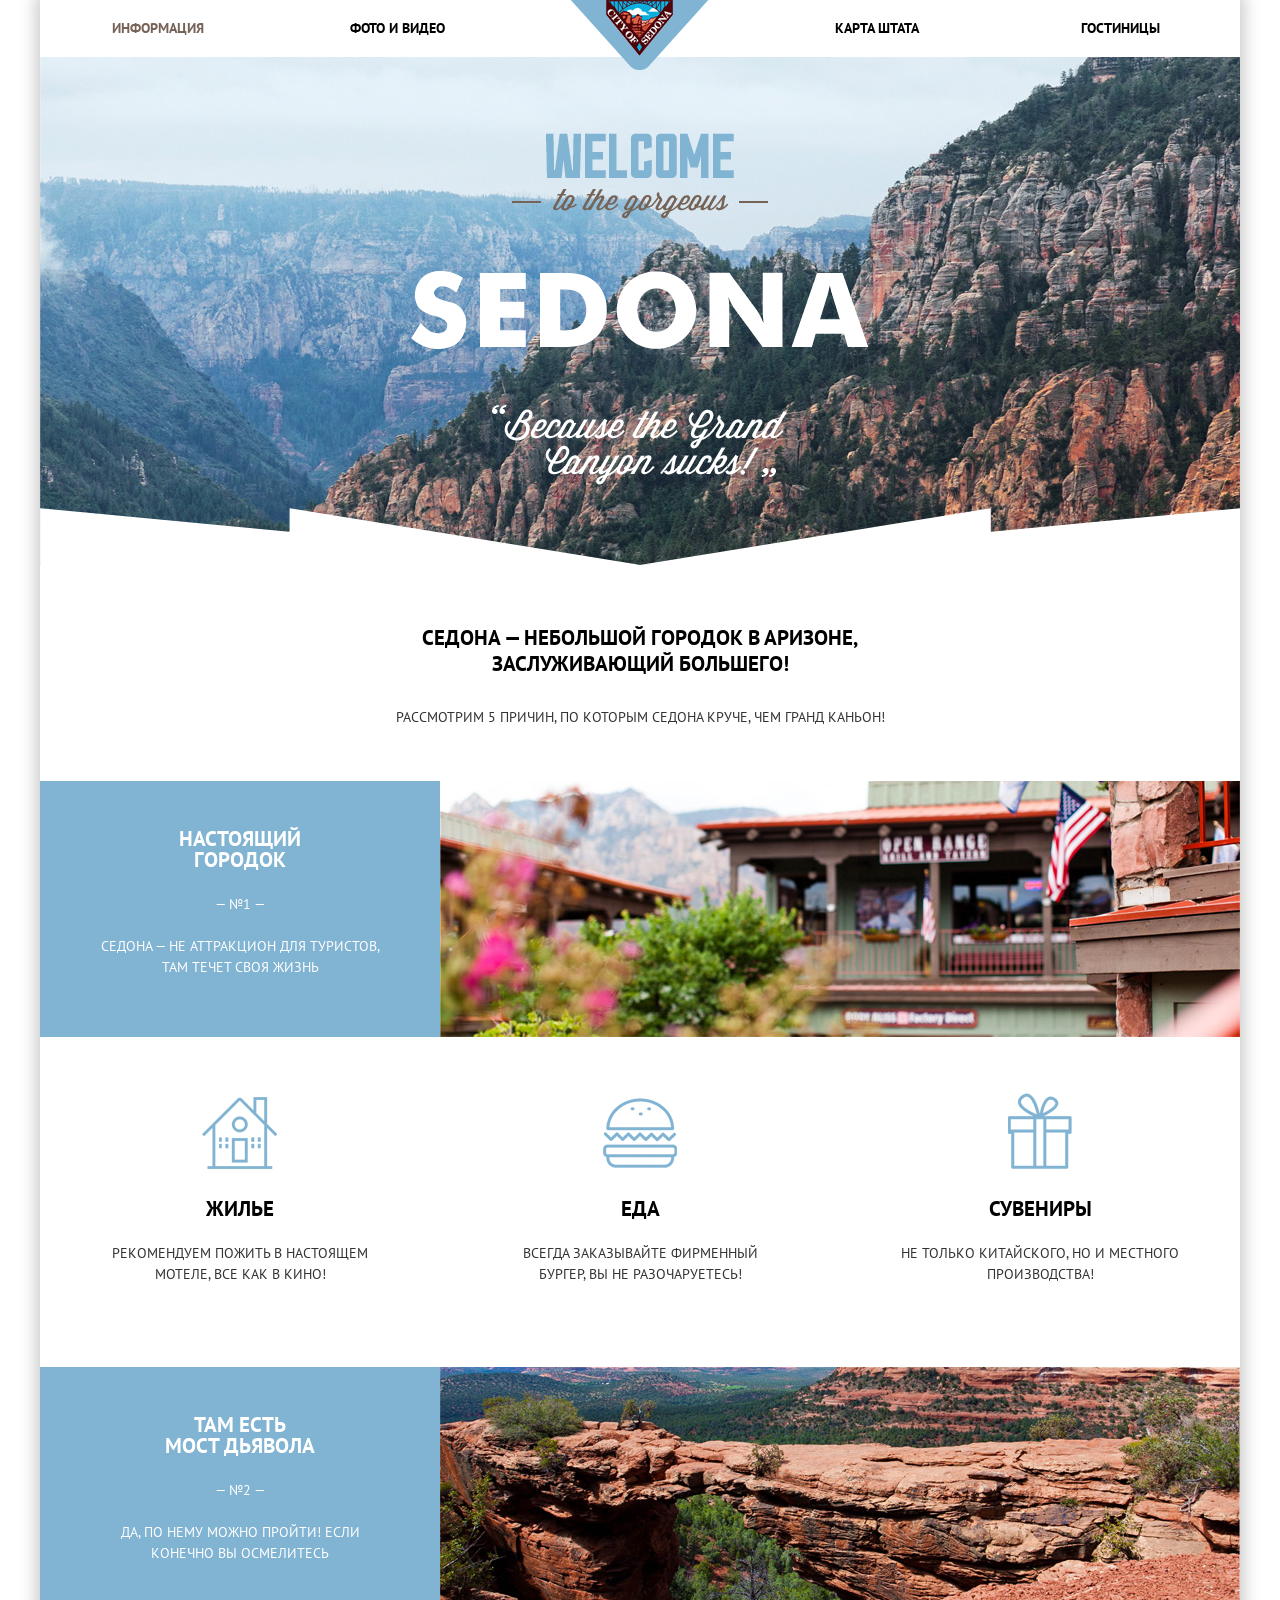
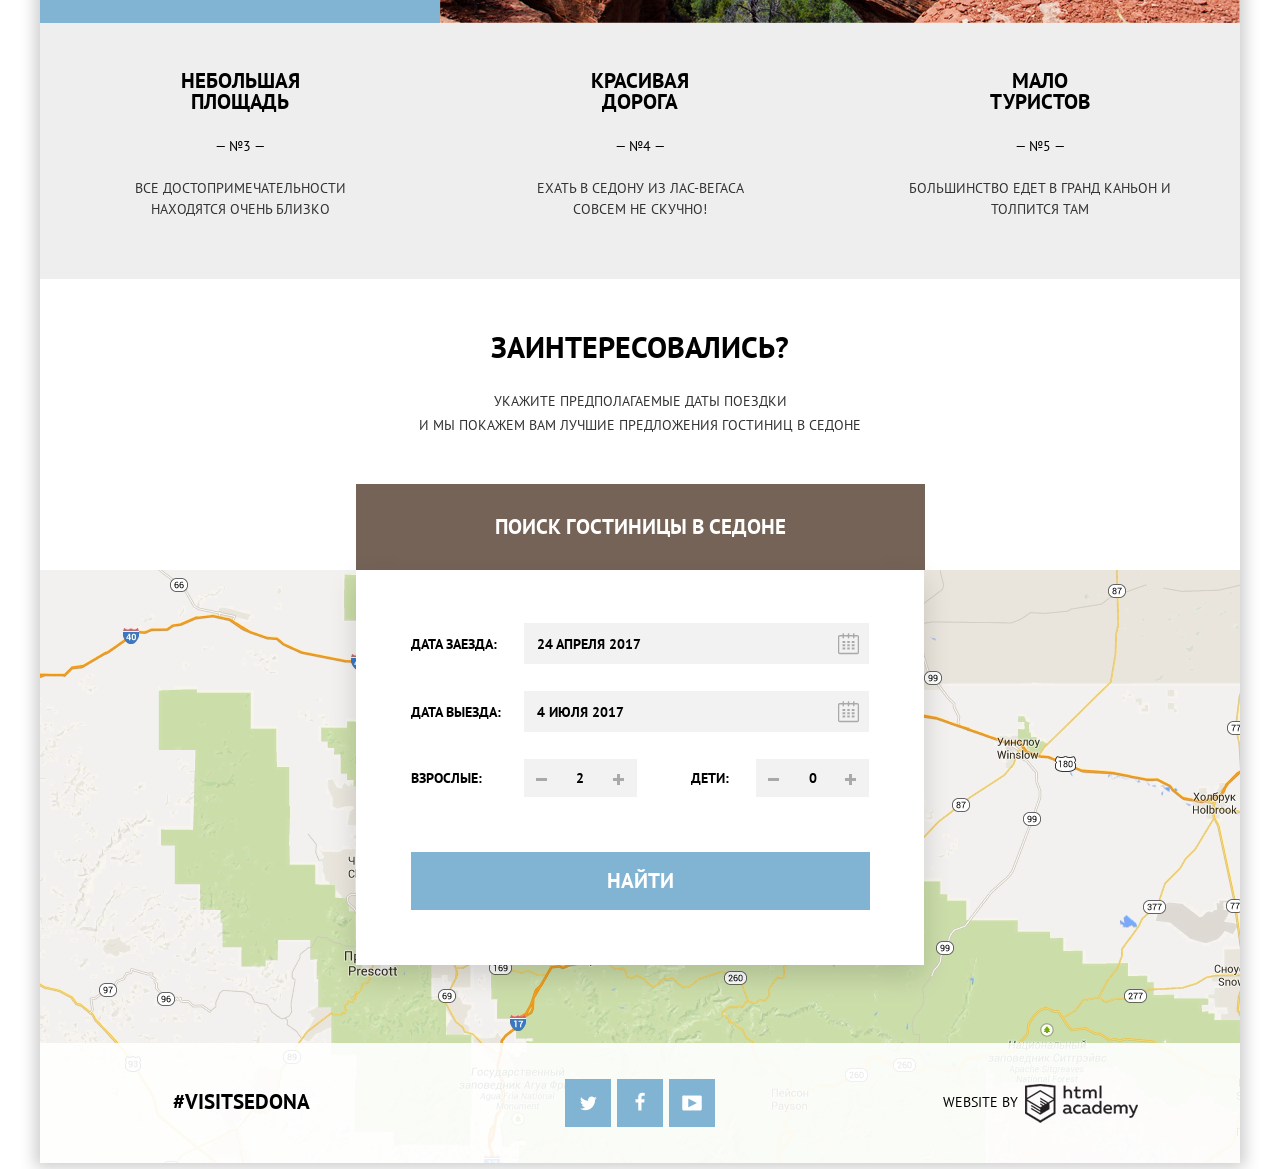
==== index.html @ e9c62a5e "initial commit" ====
<!DOCTYPE html>
<html lang="ru">
  <head>
    <meta charset="utf-8">
    <title>Sedona</title>
    <link rel="stylesheet" href="css/style.css">
    <link rel="stylesheet" href="css/normalize.css">
    <link href="https://fonts.googleapis.com/css?family=PT+Sans:400,700&amp;subset=cyrillic" rel="stylesheet">
  </head>
  <body>
    <div class="container">
      <header class="main-header">
        <h1 class="visually-hidden">Сайт Sedona</h1>
        <nav class="main-navigation">
          <ul class="list-navigation">
            <li class="list-navigation-item">
              <a class="list-navigation-link active" href="index.html">Информация</a>
            </li>
            <li class="list-navigation-item">
              <a class="list-navigation-link" href="media.html">Фото и видео</a>
            </li>
            <li class="list-navigation-item">
              <a class="list-navigation-link list-navigation-logo" href="#"><img src="img/nav-logo.png" width="138" height="70" alt="На главную страницу"></a>
            </li>
            <li class="list-navigation-item">
              <a class="list-navigation-link" href="map.html">Карта штата</a>
            </li>
            <li class="list-navigation-item">
              <a class="list-navigation-link" href="hotels.html">Гостиницы</a>
            </li>
          </ul>
        </nav>
        <section class="welcome-block">
          <h2 class="visually-hidden">Добро пожаловать в прекрасную седону!</h2>
          <img class="welcome-logo" src="img/welcome-logo.png" width="458" height="352" alt="">
        </section>
      </header>
      <main>
        <section class="info">
          <h2 class="info-title">Седона —  небольшой городок в Аризоне, заслуживающий большего!</h2>
          <p> Рассмотрим 5 причин, по которым Седона круче, чем Гранд Каньон!</p>
        </section>
        <section class="reasons-block">
          <h2 class="visually-hidden">Причина №1</h2>
          <div class="left-column">
            <p class="reasons-title">Настоящий городок</p>
            <span>— №1 —</span>
            <p>Седона — не аттракцион для туристов, там течет своя жизнь</p>
          </div>
          <div class="reasons-image">
            <img src="img/content-1.jpg" width="800" height="256" alt="">
          </div>
        </section>
        <section class="features">
          <h2 class="visually-hidden">Преимущества:</h2>
          <ul class="features-list">
            <li>
              <h3 class="features-title">Жилье</h3>
              <p>Рекомендуем пожить в настоящем мотеле, все как в кино!</p>
            </li>
            <li>
              <h3 class="features-title">Еда</h3>
              <p>Всегда заказывайте фирменный бургер, вы не разочаруетесь!</p>
            </li>
            <li>
              <h3 class="features-title">Сувениры</h3>
              <p>Не только китайского, но и местного производства!</p>
            </li>
          </ul>
        </section>
        <section class="reasons-block">
          <h2 class="visually-hidden">Причина №2</h2>
          <div class="left-column">
            <p class="reasons-title">Там есть<br> мост дьявола</p>
            <span>— №2 —</span>
            <p>Да, по нему можно пройти! Если конечно вы осмелитесь</p>
          </div> 
          <div class="reasons-image">
            <img src="img/content-2.jpg" width="800" height="256" alt="">
          </div>                   
        </section>
        <section class="reasons-block">
          <h2 class="visually-hidden">Остальные причины:</h2>
          <ul class="reasons-list">
            <li>
              <h3 class="reasons-title">Небольшая площадь</h3>
              <span>— №3 —</span>
              <p>Все достопримечательности находятся очень близко</p>
            </li>
            <li>
              <h3 class="reasons-title">Красивая дорога</h3>
              <span>— №4 —</span>
              <p>Ехать в Седону из Лас-Вегаса совсем не скучно!</p>
            </li>
            <li>
              <h3 class="reasons-title">Мало туристов</h3>
              <span>— №5 —</span>
              <p>Большинство едет в Гранд Каньон и толпится там</p>
            </li>
          </ul>
        </section>
        <section class="search">
          <h2 class="visually-hidden">Поиск гостиницы:</h2>
          <p class="search-title">Заинтересовались?</p>
          <p>Укажите предполагаемые даты поездки<br> и мы покажем вам лучшие предложения гостиниц в Седоне</p>
          <a class="btn-modal-show btn" href="">Поиск гостиницы в Седоне</a>
          <div class="modal-search">
            <form action="#" method="get">
              <label for="arrival">Дата заезда:<input type="text" id="arrival" name="arrival-date" value="24 апреля 2017"><a class="calendar" href="#"></a></label>              
              <label for="departure">Дата выезда:
              <input type="text" id="departure" name="departure-date" value="4 июля 2017"><a class="calendar" href="#"></a></label>
              <div class="amount-adults">                            
                <label class="adults" for="adults">Взрослые:</label>
                <a class="amount-minus"></a>
                <input type="text" id="adults" name="amount-of-adults" value="2">   
                <a class="amount-plus"></a>
              </div>
              <div class="amount-kids">                        
                <label class="kids" for="kids">Дети:</label>
                <a class="amount-minus"></a>      
                <input type="text"  name="amount-of-kids" id="kids" value="0">
                <a class="amount-plus"></a>
              </div>                        
              <button class="btn-search" type="submit">Найти</button>
            </form>
          </div>
        </section>
        <section class="map">
          <h2 class="visually-hidden">Карта Седоны</h2>
          <img src="img/map.png" width="1200" height="593" alt="Карта Седоны">
        </section>
      </main>
      <footer class="main-footer">
        <div class="footer-tag">
          <h2 class="visually-hidden">Перейти на главную страницу</h2>
          <a class="tag-ref" href="index.html">#visitsedona</a>
        </div>
        <div class="footer-social">
          <h2 class="visually-hidden">Вы найдёте наc в соцсетях:</h2>
          <a class="btn-social" href="#">twitter<span class="visually-hidden">,</span></a>
          <a class="btn-social" href="#">facebook<span class="visually-hidden">,</span></a>
          <a class="btn-social" href="#">youtube</a>
        </div>
        <div class="footer-copyright"><span>Website by</span><a class="btn-copyright" href="#"><span class="visually-hidden">HTML Academy</span></a>
        </div>
      </footer>
    </div>   
  </body>
</html>
---- css/style.css ----
body {
  min-width: 1280px;
  margin: 0;
  padding: 0;

  font-weight: 400;
  font-size: 14px;
  line-height: 21px;
  font-family: "PT Sans", "Arial", sans-serif;
  color: #000000;
}

a {
  transition: background 0.2s linear;
}

.visually-hidden {
  position: absolute;

  width: 1px;
  height: 1px;
  margin: -1px;
  padding: 0;
  overflow: hidden;

  border: 0;

  clip: rect(0, 0, 0, 0);
}

.container {
  position: relative;

  width: 1200px;
  margin: 0 auto;

  background-color: transparent;
  box-shadow: 0 0 15px 5px rgba(0, 1, 1, 0.2) ;
}

.main-navigation {
  padding: 15px 0 13px;

  background-color: #ffffff;
}

.main-navigation .list-navigation {
  position: relative;

  margin: 0;
  padding: 0;

  list-style: none;
  font-size: 0;
}

.list-navigation-item {
  display: inline-block;
  margin-right: 74px;
  margin-left: 72px;
}

.list-navigation-item:nth-child(3) {
  position: absolute;
  top: -15px;
  left: 459px;
  z-index: 2;

  width: 138px;
  height: 70px;
}

.list-navigation-item:nth-child(4) {
  margin-right: 90px;
  margin-left: 316px;
}

.list-navigation-link {
  font-weight: bold;
  font-size: 14px;
  line-height: 26px;
  color: #000000;
  text-transform: uppercase;
  text-decoration: none;
}

.list-navigation-link:hover {
  color: #81b3d2;
}

.list-navigation-link:active {
  color: rgba(0, 0, 0, 0.3);
}

.active {
  color: #766357;
}

.list-navigation-logo {
  font-size: 0;
}

.welcome-block {
  position: relative;

  width: 1200px;
  padding: 76px 0 80px 0;

  background-color: #426b8d;
  background-image: url("../img/sedona-1.jpg");
  background-repeat: no-repeat;
  background-position: 0 -56px;
}

.welcome-block::after {
  content: "";
  position: absolute;
  bottom: 0;

  width: 1200px;
  height: 57px;

  background-image: url("../img/triangle.png");
}

.welcome-logo {
  display: block;
  width: 458px;
  height: 352px;
  margin: 0 auto;
}

.info {
  padding: 60px 0 51px;
}

.info-title,
.info-title + p {
  width: 500px;
  margin: 0 auto;
  margin-bottom: 30px;

  text-align: center;
  text-transform: uppercase;
}

.info-title {
  margin-bottom: 27px;

  font-weight: bold;
  font-size: 21px;
  line-height: 26px;
}

.info-title + p {
  margin: 0 auto;

  font-size: 14px;
  line-height: 26px;
  color: #333333;
}

.reasons-block {
  display: flex;
  flex-direction: row;
}

.left-column {
  padding: 47px 49px;

  text-align: center;
  color: #ffffff;
  text-transform: uppercase;

  background-color: #81b3d2;
}

.left-column p {
  margin: 0;
  padding: 0;
}

.left-column .reasons-title {
  width: 151px;
  margin: 0 auto;
  margin-bottom: 24px;

  font-weight: bold;
  font-size: 21px;
  line-height: 21px;
  color: #ffffff;
}

.reasons-title + span {
  display: block;
  margin-bottom: 21px;
}

.reasons-image {
  width: 800px;
  height: 256px;

  background-color: #d1cdbd;
}

.reasons-block:nth-child(4) .reasons-image {
  order: 1;
}

.features {
  padding: 161px 0 82px;
}

.features-list,
.reasons-list {
  display: flex;
  flex-direction: row;
  justify-content: space-around;
  margin: 0;
  padding: 0;

  list-style: none;
}

.features-list li,
.reasons-list li {
  position: relative;

  text-align: center;
  text-transform: uppercase;
}

.features-list li::before {
  content: "";
  position: absolute;
  top: -105px;
  left: 103px;

  width: 80px;
  height: 80px;

  background-color: transparent;
  background-image: url("../img/spritesheet-2.png");
  background-repeat: no-repeat;
  background-position: -24px -147px;
}

.features-list li:nth-child(2)::before {
  background-position: -23px -268px;
}

.features-list li:nth-child(3)::before {
  background-position: -18px -25px;
}

.features-title,
.reasons-title {
  width: 150px;
  margin: 0 auto;
  margin-bottom: 24px;

  font-weight: bold;
  font-size: 21px;
  line-height: 21px;
  color: #000000;
}

.features p,
.reasons-list p {
  width: 285px;
  margin: 0 auto;
  padding: 0;

  font-size: 14px;
  line-height: 21px;
  color: #333333;
}

.reasons-list p {
  width: 262px;
}

.reasons-block:nth-of-type(5) {
  display: block;
  padding: 47px 0 59px;

  background-color: #eeeeee;
}

.search {
  position: relative;

  padding-top: 56px;

  text-align: center;
}

.search .search-title {
  margin: 0;
  margin-bottom: 30px;
  padding: 0;

  font-weight: bold;
  font-size: 30px;
  line-height: 24px;
  color: #000000;
  text-transform: uppercase;
}

.search p {
  margin: 0;
  margin-bottom: 47px;
  padding: 0;

  font-size: 14px;
  line-height: 24px;
  color: #333333;
  text-transform: uppercase;
}

.btn-modal-show {
  z-index: 5;

  display: inline-block;
  padding: 30px 139px;

  font-weight: bold;
  font-size: 21px;
  line-height: 26px;
  color: #ffffff;
  text-transform: uppercase;
  text-decoration: none;

  background-color: #766357;
}

.btn-modal-show:hover {
  background-color: #604e43;
}

.btn-modal-show:active {
  color: rgba(255, 255, 255, 0.3);

  background-color: #503e33;
}

.modal-search {
  position: absolute;
  top: 291px;
  left: 316px;
  z-index: 1;

  box-sizing: border-box;
  width: 568px;
  height: 395px;
  padding: 53px 55px 55px;

  font-size: 0;
  text-align: left;

  background-color: #ffffff;
  box-shadow: 0 11px 26px 0 rgba(0, 1, 1, 0.15);
}

.modal-search form {
  display: block;
}

.modal-search label,
.modal-search input {
  font-weight: bold;
  font-size: 14px;
  line-height: 26px;
  color: #000000;
  text-transform: uppercase;
}

.modal-search label {
  position: relative;

  display: flex;
  justify-content: space-between;
  align-items: center;
  margin-bottom: 27px;
}

.modal-search .calendar {
  position: absolute;
  right: 9px;
  bottom: 9px;

  width: 22px;
  height: 22px;

  background-color: transparent;
  background-image: url("../img/spritesheet-1.png");
  background-repeat: no-repeat;
  background-position: -15px -415px;
  opacity: 0.3;
}

.modal-search .calendar:hover {
  background-position: -15px -415px;
  opacity: 1;
}

.modal-search .calendar:active {
  background-position: -15px -467px;
  opacity: 1;
}

.modal-search input {
  box-sizing: border-box;
  width: 345px;
  padding: 8px 40px 7px 13px;

  font-family: "PT Sans", "Arial", sans-serif;

  background-color: #f2f2f2;
  border: none;
  outline: none;
}

.modal-search input:hover {
  background-color: #ebebeb;
}

.modal-search input:focus {
  padding: 6px 38px 5px 11px;

  background-color: white;
  border: 2px solid #e5e5e5;
}

.amount-adults,
.amount-kids {
  position: relative;

  display: inline-block;
}

.amount-adults label,
.amount-kids label {
  display: inline-block;
}

.amount-adults {
  width: 226px;
  margin-right: 54px;
}

.amount-kids {
  width: 178px;
}

.amount-adults input,
.amount-kids input {
  width: 38px;
  margin-left: 79px;
  padding: 6px 1px 6px 1px;

  text-align: center;

  outline: none;
}

.amount-adults input:focus,
.amount-kids input:focus {
  padding: 4px 1px 4px 1px;
}

.amount-kids input {
  margin-left: 65px;
}

.amount-minus,
.amount-plus {
  position: absolute;

  width: 38px;
  height: 38px;

  background-color: #f2f2f2;
}

.amount-minus {
  top: 0;
  right: 75px;
}

.amount-plus {
  top: 0;
  right: 0;
}

.amount-minus::before {
  content: "";
  position: absolute;
  top: 19px;
  left: 12px;

  width: 11px;
  height: 3px;

  background-color: #a9a9a9;
}

.amount-plus::before,
.amount-plus::after {
  content: "";
  position: absolute;
  top: 19px;
  left: 14px;

  width: 11px;
  height: 3px;

  background-color: #a9a9a9;
}

.amount-plus::after {
  transform: rotate(90deg);
}

.amount-minus:hover::before,
.amount-plus:hover::before,
.amount-plus:hover::after {
  background-color: #000000;
}

.amount-minus:active::before,
.amount-plus:active::before,
.amount-plus:active::after {
  background-color: #81b3d2;
}

.btn-search {
  margin-top: 34px;
  padding: 16px 196px 16px;

  font-weight: bold;
  font-size: 21px;
  line-height: 26px;
  font-family: "PT Sans", "Arial", sans-serif;
  color: #ffffff;
  text-transform: uppercase;

  background-color: #81b3d2;
  border: none;
  cursor: pointer;
}

.btn-search:hover {
  background-color: #669ec0;
}

.btn-search:active {
  color: rgba(255, 255, 255, 0.3);

  background-color: #5496bd;
}

.map {
  height: 593px;
}

.filter {
  padding: 27px 72px 32px;

  background-color: #426b8d;
  background-image: url("../img/sedona-2.jpg");
}

.filter form {
  display: flex;
  flex-direction: row;
  justify-content: space-between;
}

.filter ul,
.filter fieldset {
  margin: 0;
  padding: 0;

  list-style: none;

  border: none;
}

.form-title {
  margin-bottom: 26px;

  font-weight: bold;
  font-size: 16px;
  line-height: 21px;
  color: #ffffff;
  text-transform: uppercase;
}

.filter .infrastructure {
  width: 150px;
  margin-right: 105px;
}

.infrastructure label,
.accommodation label {
  font-size: 14px;
  line-height: 21px;
  color: #ffffff;
  text-transform: uppercase;
}

.filter li {
  margin-bottom: 24px;
  margin-left: 40px;
}

.filter li:last-child {
  margin-bottom: 0;
}

.filter input[type="checkbox"] {
  display: none;
}

.filter input[type="checkbox"] + label {
  position: relative;
}

.filter input[type="checkbox"] + label::before {
  content: "";
  position: absolute;
  top: -5px;
  left: -42px;

  width: 26px;
  height: 26px;

  background-color: transparent;
  background-image: url("../img/spritesheet-1.png");
  background-repeat: no-repeat;
  background-position: -14px -117px;
}

.filter input[type="checkbox"]:checked + label::before {
  background-position: -14px -221px;
}

.filter input[type="checkbox"]:checked:disabled + label::before {
  background-position: -14px -169px;
}

.filter input[type="checkbox"]:disabled + label::before {
  background-position: -14px -12px;
}


.accommodation {
  flex: 1;
}

.price {
  width: 318px;

  color: #ffffff;
  text-transform: uppercase;
}

.price .form-title {
  margin-bottom: 10px;
  margin-left: 5px;
}

.price-controls {
  position: relative;

  margin-bottom: 20px;
  padding-top: 5px;
  padding-bottom: 5px;

  font-size: 0;

  border: 2px solid #ffffff;
  border-radius: 2px;
}

.price-controls::after {
  content: "";
  position: absolute;
  top: 50%;
  left: 50%;

  width: 2px;
  height: 22px;

  background-color: #ffffff;
  transform: translate(-50%, -50%);
}

.price-controls label {
  display: inline-block;

  font-size: 14px;
  line-height: 21px;
  vertical-align: top;

  cursor: pointer;
}

.price-controls .min-price,
.price-controls .max-price {
  width: 82px;
  margin-left: 65px;
}

.price-controls input {
  width: 50px;
  margin: 0;

  font: inherit;
  color: inherit;

  background: transparent;
  border: none;
}

.range-controls {
  position: relative;

  margin-bottom: 32px;
}

.range-controls .scale {
  height: 2px;

  background: rgba(255, 255, 255, 0.3);
}

.range-controls .bar {
  width: 80%;
  height: 2px;

  background: #ffffff;
}

.toggle {
  position: absolute;
  top: -9px;

  width: 4px;
  height: 4px;

  background-color: #ababab;
  border: 8px solid #ffffff;
  border-radius: 50%;
  box-shadow: 0 2px 1px 0 rgba(0, 1, 1, 0.2);
  cursor: pointer;
}

.toggle:hover {
  background-color: #1c4f80;
}

.btn-filter {
  display: block;
  margin: 0 auto;
  padding: 6px 34px 5px;

  font-size: 14px;
  line-height: 21px;
  font-family: "PT Sans";
  color: #ffffff;
  text-transform: uppercase;

  background: transparent;
  border: 2px solid #ffffff;
  border-radius: 2px;
  cursor: pointer;
}

.btn-filter:hover {
  color: #000000;

  background-color: #ffffff;
}

.toggle-min {
  left: 0;
}

.toggle-max {
  left: 80%;
}

.catalog {
  padding: 0 72px;
}

.sort {
  display: flex;
  flex-flow: row nowrap;
  justify-content: flex-start;

  border-bottom: 2px solid #e5e5e5;
}

.sort p {
  margin: 0;
  padding: 0;
}

.sort .search-result {
  margin-right: 48px;
  padding: 30px 0 30px;

  font-weight: bold;
  font-size: 21px;
  line-height: 26px;
  color: #000000;
  text-transform: uppercase;
}

.sort .sort-title,
.sort .sort-list {
  align-self: center;
  margin-top: 5px;
  margin-right: 40px;

  font-size: 12px;
  line-height: 18px;
  color: #000000;
  text-transform: uppercase;
}

.sort .sort-list {
  display: flex;
  flex: 1;
  align-items: flex-start;
  margin-right: 0;
}

.sort-list li {
  position: relative;

  margin-right: 33px;

  background-color: gsreen;
}

.sort-list li:nth-child(3) {
  margin-right: auto;
}

.sort-list a {
  color: rgba(0, 0, 0, 0.3);
  text-decoration: none;

  border-bottom: 1px dotted #81b3d2;
}

.btn-sort:hover {
  color: #81b3d2;
}

.btn-sort:active {
  color: #000000;

  border-bottom: 0;
}

.sort-list .active {
  color: #81b3d2;

  border-bottom: none;
}

.sort-list .btn-arrow {
  position: absolute;
  top: 2px;
  left: 20px;

  width: 0;
  height: 0;

  font-size: 0;

  border-width: 9px 6px 0 6px;
  border-style: solid;
  border-color: #cccccc transparent transparent transparent ;
}

.sort-list .btn-arrow:hover {
  border-color: #000000 transparent transparent transparent ;
}

.sort-list .btn-arrow:active {
  border-color: #81b3d2 transparent transparent transparent;
}

.sort-list .btn-sort-up {
  top: 4px;
  left: 30px;

  transform: rotate(180deg);
}

.sort-list .active-arrow {
  border-color: #81b3d2 transparent transparent transparent ;
}


.catalog ul {
  margin: 0;
  padding: 0;

  list-style: none;
}

.item {
  display: flex;
  align-items: flex-start;

  border-bottom: 2px solid #e5e5e5;
}

.item-left-column {
  display: flex;
  flex-flow: row nowrap;
  justify-content: flex-start;
  width: 423px;
  height: 150px;
  margin-right: auto;
}

.item-img {
  width: 135px;
  height: 90px;
  margin: auto;
  margin-right: 30px;
}

.item-info {
  display: flex;
  flex-flow: row wrap;
  justify-content: space-between;
  align-self: flex-start;
  width: 258px;
  margin-top: 10px;

  text-transform: uppercase;
}
.item p {
  margin: 0;
  padding: 0;
}

.item-info .item-title {
  width: 258px;
  margin: 0;
  margin-top: 15px;
  margin-bottom: 7px;
  padding: 0;
}

.item-info .item-accom-type {
  margin-bottom: 13px;
}

.item-price {
  width: 142px;
}

.btn-item {
  display: inline-block;
  padding: 3px 17px 3px;

  font-size: 14px;
  color: #ffffff;
  text-transform: uppercase;
  text-decoration: none;

  background-color: #81b3d2;
}

.reserve {
  margin-left: 5px;

  background-color: #766357;
}

.about:hover {
  background-color: #669ec0;
}

.about:active {
  color: rgba(255, 255, 255, 0.3);

  background-color: #5496bd;
}

.reserve:hover {
  background-color: #604e43;
}

.reserve:active {
  color: rgba(255, 255, 255, 0.3);

  background-color: #503e33;
}

.item-title a {
  font-weight: bold;
  font-size: 21px;
  line-height: 26px;
  color: #000000;
  text-transform: uppercase;
  text-decoration: none;
}

.item .stars {
  width: 110px;
  height: 17px;
  margin-top: 25px;
  margin-bottom: 49px;
  margin-left: 5px;

  text-align: right;
}

.star {
  margin-right: 2px;

  font-size: 23px;
  color: #81b3d2;
}

.item .item-rating {
  margin-top: 0;
  padding: 3px 17px 2px;

  color: #666666;
  text-transform: uppercase;

  background-color: #f2f2f2;
}

.main-footer {
  position: absolute;
  bottom: 0;
  left: 0;

  display: flex;
  box-sizing: border-box;
  width: 100%;
  padding: 36px 0 36px 133px;

  background-color: rgba(255, 255, 255, 0.9);
}

.hotels-footer {
  position: relative;

  background-color: #ffffff;
}

.main-footer .tag-ref {
  display: block;
  margin-top: 10px;
  margin-right: 255px;

  font-weight: bold;
  font-size: 21px;
  line-height: 26px;
  color: #000000;
  text-transform: uppercase;
  text-decoration: none;
}

.main-footer .footer-social {
  width: 150px;
  margin-right: 228px;

  font-size: 0;
}

.main-footer .btn-social {
  display: inline-block;
  width: 46px;
  height: 48px;
  margin-right: 6px;

  font-size: 0;
  vertical-align: top;

  background-color: #81b3d2;
  background-image: url("../img/spritesheet-1.png");
  background-repeat: no-repeat;
  background-position: 0 -307px;
}

.btn-social:nth-of-type(2) {
  background-position: 3px -262px;
}

.btn-social:nth-of-type(3) {
  background-position: -2px -353px;
}

.btn-social:hover {
  background-color: #669ec0;
}

.btn-social:active {
  background-color: #5496bd;
}

.btn-social:last-of-type {
  margin-right: 0;
}

.footer-copyright {
  position: relative;

  margin-top: 10px;

  font-size: 14px;
  line-height: 26px;
  text-transform: uppercase;
}

.btn-copyright {
  position: absolute;
  top: -5px;
  left: 82px;

  width: 113px;
  height: 39px;

  background-color: transparent;
  background-image: url("../img/spritesheet-3.png");
  background-repeat: no-repeat;
  background-position: -25px -25px;
}

.btn-copyright:hover {
  background-position: -25px -203px;
}

.btn-copyright:active {
  background-position: -25px -114px;
}
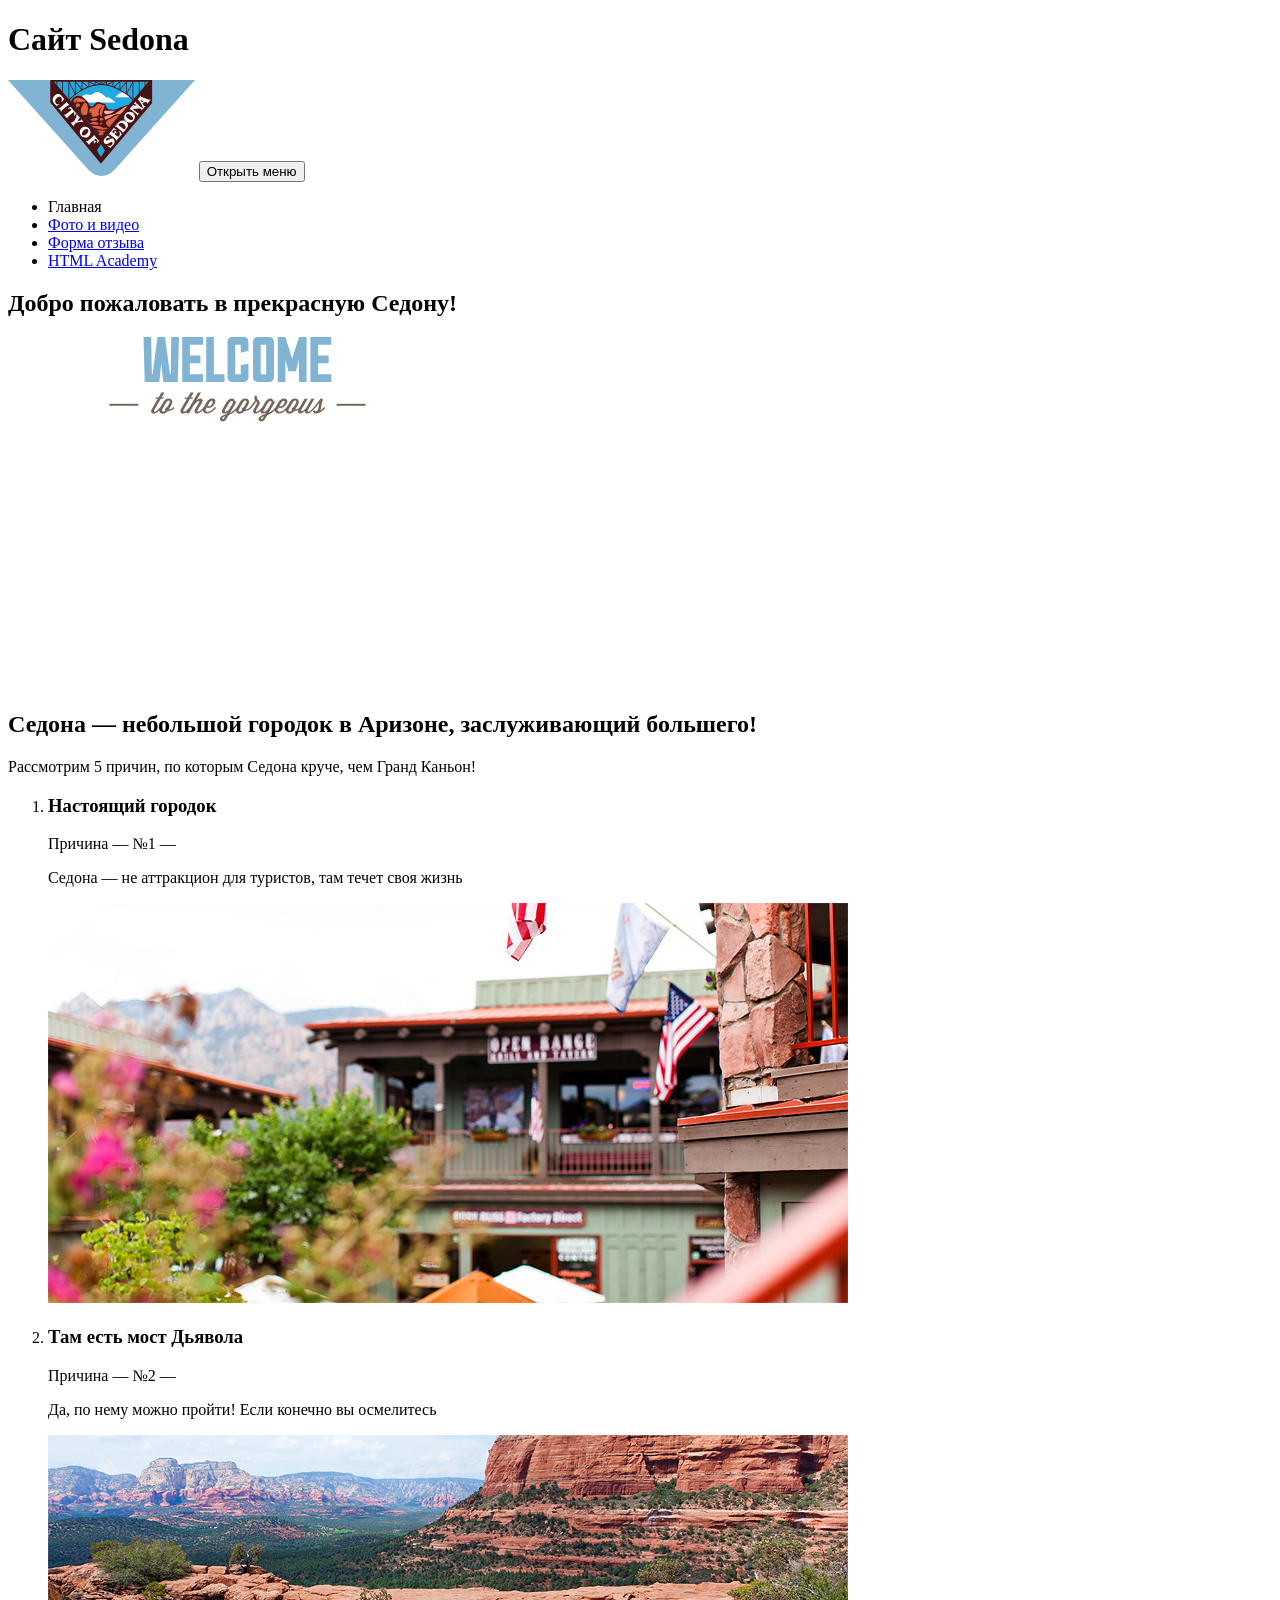
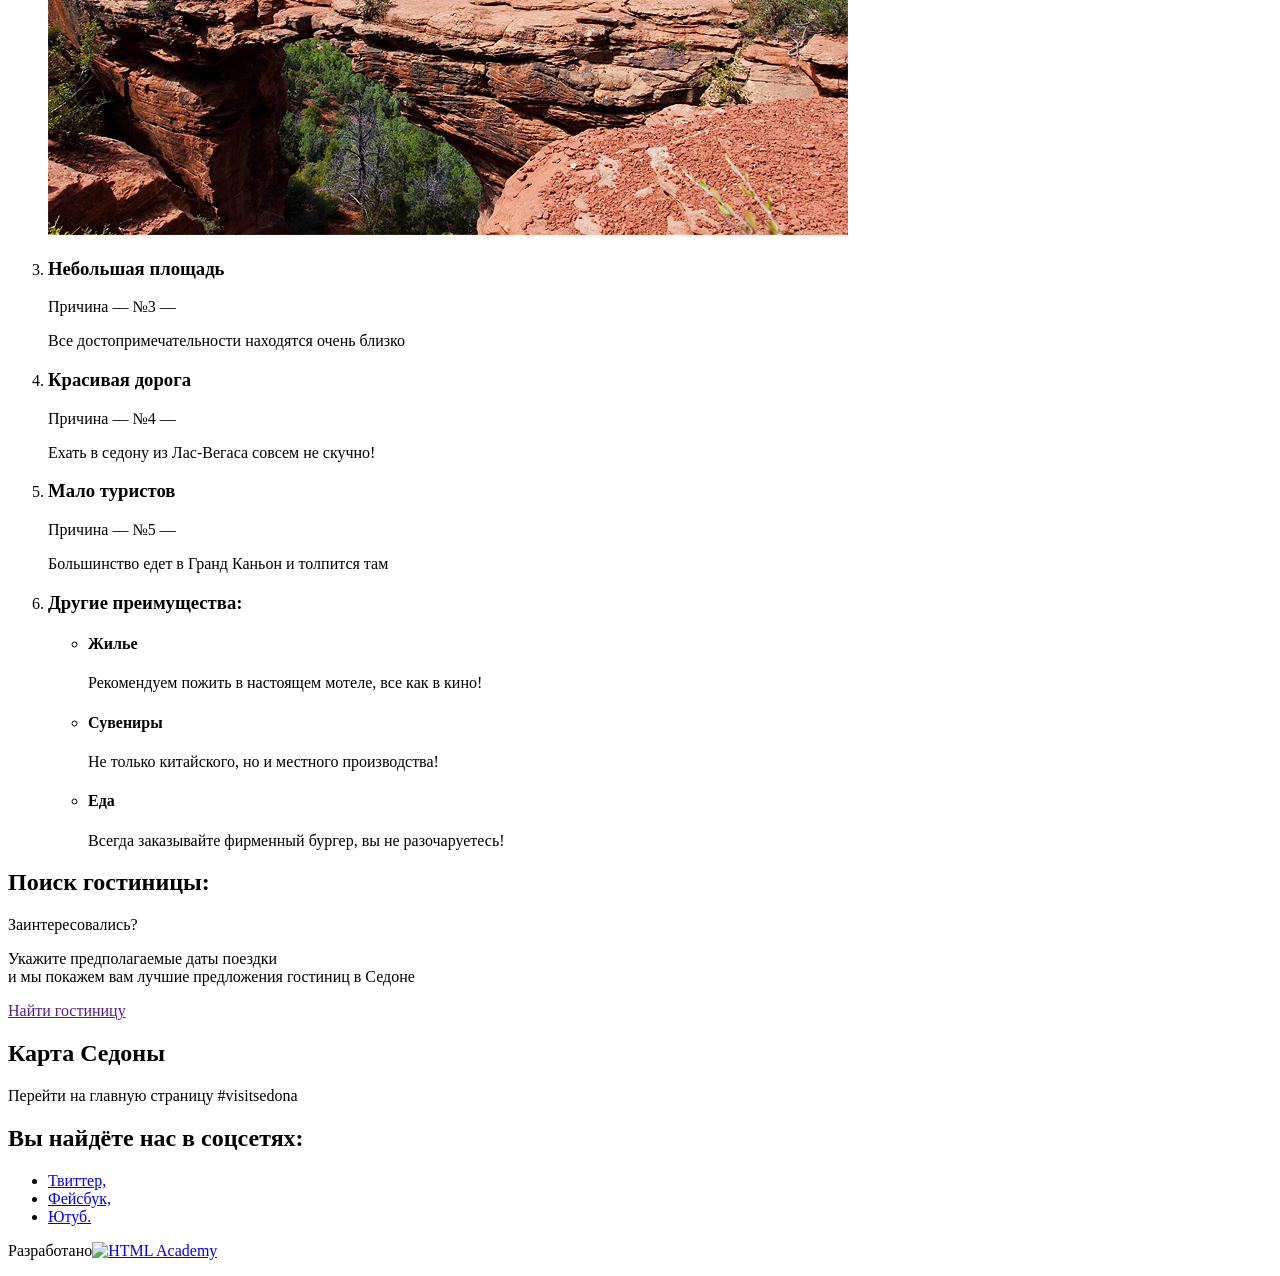
==== commit 3305e610: "Добавлена разметка index.html" ====
--- a/index.html
+++ b/index.html
@@ -2,148 +2,160 @@
 <html lang="ru">
   <head>
     <meta charset="utf-8">
+    <meta name="viewport" content="width=device-width, initial-scale=1">
     <title>Sedona</title>
-    <link rel="stylesheet" href="css/style.css">
-    <link rel="stylesheet" href="css/normalize.css">
-    <link href="https://fonts.googleapis.com/css?family=PT+Sans:400,700&amp;subset=cyrillic" rel="stylesheet">
+    <link rel="stylesheet" href="css/normalize.min.css">
+    <link rel="stylesheet" href="css/style.min.css">
   </head>
   <body>
-    <div class="container">
-      <header class="main-header">
+
+    <div class="page-wrapper">
+      <header class="page-header">
         <h1 class="visually-hidden">Сайт Sedona</h1>
-        <nav class="main-navigation">
-          <ul class="list-navigation">
-            <li class="list-navigation-item">
-              <a class="list-navigation-link active" href="index.html">Информация</a>
+        <nav class="main-nav  main-nav--closed  main-nav--nojs">
+
+            <a class="main-nav__logo  logo">
+              <picture>
+                <source media="(min-width: 1200px)" srcset="img/logo-sedona-desktop.svg">
+                <source media="(min-width: 768px)" srcset="img/logo-sedona-tablet.svg">
+                <img src="img/logo-sedona-mobile.svg" alt="Седона">
+              </picture>
+            </a>
+            <button class="main-nav__toggle"><span class="visually-hidden">Открыть меню</span></button>
+          <ul class="main-nav__list">
+            <li class="main-nav__item  main-nav__item--active">
+              <a class="main-nav__link">Главная</a>
             </li>
-            <li class="list-navigation-item">
-              <a class="list-navigation-link" href="media.html">Фото и видео</a>
+            <li class="main-nav__item">
+              <a class="main-nav__link" href="photo.html">Фото и видео</a>
             </li>
-            <li class="list-navigation-item">
-              <a class="list-navigation-link list-navigation-logo" href="#"><img src="img/nav-logo.png" width="138" height="70" alt="На главную страницу"></a>
+            <li class="main-nav__item">
+              <a class="main-nav__link" href="form.html">Форма отзыва</a>
             </li>
-            <li class="list-navigation-item">
-              <a class="list-navigation-link" href="map.html">Карта штата</a>
-            </li>
-            <li class="list-navigation-item">
-              <a class="list-navigation-link" href="hotels.html">Гостиницы</a>
+            <li class="main-nav__item">
+              <a class="main-nav__link" href="#">HTML Academy</a>
             </li>
           </ul>
         </nav>
-        <section class="welcome-block">
-          <h2 class="visually-hidden">Добро пожаловать в прекрасную седону!</h2>
-          <img class="welcome-logo" src="img/welcome-logo.png" width="458" height="352" alt="">
-        </section>
       </header>
-      <main>
-        <section class="info">
-          <h2 class="info-title">Седона —  небольшой городок в Аризоне, заслуживающий большего!</h2>
-          <p> Рассмотрим 5 причин, по которым Седона круче, чем Гранд Каньон!</p>
-        </section>
-        <section class="reasons-block">
-          <h2 class="visually-hidden">Причина №1</h2>
-          <div class="left-column">
-            <p class="reasons-title">Настоящий городок</p>
-            <span>— №1 —</span>
-            <p>Седона — не аттракцион для туристов, там течет своя жизнь</p>
-          </div>
-          <div class="reasons-image">
-            <img src="img/content-1.jpg" width="800" height="256" alt="">
-          </div>
-        </section>
-        <section class="features">
-          <h2 class="visually-hidden">Преимущества:</h2>
-          <ul class="features-list">
-            <li>
-              <h3 class="features-title">Жилье</h3>
-              <p>Рекомендуем пожить в настоящем мотеле, все как в кино!</p>
-            </li>
-            <li>
-              <h3 class="features-title">Еда</h3>
-              <p>Всегда заказывайте фирменный бургер, вы не разочаруетесь!</p>
-            </li>
-            <li>
-              <h3 class="features-title">Сувениры</h3>
-              <p>Не только китайского, но и местного производства!</p>
-            </li>
+      <section class="promo">
+        <h2 class="visually-hidden">Добро пожаловать в прекрасную Седону!</h2>
+        <img class="promo__img" src="img/text-sedona-index.svg" alt="Седона">
+      </section>
+      <section class="advantages">
+        <h2 class="advantages__title">Седона —  небольшой городок в Аризоне, заслуживающий большего!</h2>
+        <p class="advantages__intro"> Рассмотрим 5 причин, по которым Седона круче, чем Гранд Каньон!</p>
+        <ol class="advantages__list">
+          <li class="advantages__item  advantages__item--bluebg">
+            <div class="advantages__item-inner">
+              <h3 class="advantages__item-title">Настоящий городок</h3>
+              <p class="advantages__item-subtitle"><span class="visually-hidden">Причина</span> — №1 —</p>
+              <p class="advantages__item-descr">Седона — не аттракцион для туристов, там течет своя жизнь</p>
+            </div>
+            <div class="advantages__pic-wrapper">
+              <picture>
+                <source media="(min-width: 1200px)" srcset="img/photo-city@1x.jpg 1x, img/photo-city@2x.jpg 2x">
+               <source media="(min-width: 768px)" srcset="img/photo-city-tablet@1x.jpg 1x, img/photo-city-tablet@2x.jpg 2x">
+                <img src="img/photo-city-mobile@1x.jpg" srcset="img/photo-city-mobile@2x.jpg 2x" alt="Настоящий городок">
+              </picture>
+            </div>
+          </li>
+          <li class="advantages__item  advantages__item--bluebg">
+            <div class="advantages__item-inner">
+              <h3 class="advantages__item-title">Там есть мост Дьявола</h3>
+              <p class="advantages__item-subtitle"><span class="visually-hidden">Причина</span> — №2 —</p>
+              <p class="advantages__item-descr">Да, по нему можно пройти! Если конечно вы осмелитесь</p>
+            </div>
+            <div class="advantages__pic-wrapper">
+              <picture>
+                <source media="(min-width: 1200px)" srcset="img/photo-bridge@1x.jpg 1x, img/photo-bridge@2x.jpg 2x">
+               <source media="(min-width: 768px)" srcset="img/photo-bridge-tablet@1x.jpg 1x, img/photo-bridge-tablet@2x.jpg 2x">
+                <img src="img/photo-bridge-mobile@1x.jpg" srcset="img/photo-bridge-mobile@2x.jpg 2x" alt="Мост Дьявола">
+              </picture>
+            </div>
+          </li>
+          <li class="advantages__item">
+            <div class="advantages__item-inner">
+              <h3 class="advantages__item-title">Небольшая площадь</h3>
+              <p class="advantages__item-subtitle"><span class="visually-hidden">Причина</span> — №3 —</p>
+              <p class="advantages__item-descr">Все достопримечательности находятся очень близко</p>
+            </div>
+          </li>
+          <li class="advantages__item">
+            <div class="advantages__item-inner">
+              <h3 class="advantages__item-title">Красивая дорога</h3>
+              <p class="advantages__item-subtitle"><span class="visually-hidden">Причина</span> — №4 —</p>
+              <p class="advantages__item-descr">Ехать в седону из Лас-Вегаса совсем не скучно!</p>
+            </div>
+          </li>
+          <li class="advantages__item">
+            <div class="advantages__item-inner">
+              <h3 class="advantages__item-title">Мало туристов</h3>
+              <p class="advantages__item-subtitle"><span class="visually-hidden">Причина</span> — №5 —</p>
+              <p class="advantages__item-descr">Большинство едет в Гранд Каньон и толпится там</p>
+            </div>
+          </li>
+          <li class="advantages__item  features">
+            <h3 class="visually-hidden">Другие преимущества:</h3>
+            <ul class="features__list">
+              <li class="features__item  features__item--housing">
+                <h4 class="features__title">Жилье</h4>
+                <p class="features__descr">Рекомендуем пожить в настоящем мотеле, все как в кино!</p>
+              </li>
+              <li class="features__item  features__item--souvenirs">
+                <h4 class="features__title">Сувениры</h4>
+                <p class="features__descr">Не только китайского, но и местного производства!</p>
+              </li>
+              <li class="features__item  features__item--food">
+                <h4 class="features__title">Еда</h4>
+                <p class="features__descr">Всегда заказывайте фирменный бургер, вы не разочаруетесь!</p>
+              </li>
+            </ul>
+          </li>
+        </ol>
+      </section>
+      <section class="search">
+        <h2 class="visually-hidden">Поиск гостиницы:</h2>
+        <p class="search__title">Заинтересовались?</p>
+        <p>Укажите предполагаемые даты поездки<br> и мы покажем вам лучшие предложения гостиниц в Седоне</p>
+        <a class="btn" href="">Найти гостиницу</a>
+      </section>
+      <section class="map">
+        <h2 class="visually-hidden">Карта Седоны</h2>
+      </section>
+      <footer class="page-footer">
+        <p class="page-footer__tag">
+          <span class="visually-hidden">Перейти на главную страницу</span>
+          <a class="page-footer__tag-link">#visitsedona</a>
+        </p>
+        <div class="page-footer__socials">
+          <h2 class="visually-hidden">Вы найдёте наc в соцсетях:</h2>
+          <ul class="socials-list">
+            <li class="socials-list__item"><a class="social-btn  socials-btn--twitter" href="#"><span class="visually-hidden">Твиттер,</span></a></li>
+            <li class="socials-list__item"><a class="social-btn  socials-btn--facebook" href="#"><span class="visually-hidden">Фейсбук,</span></a></li>
+            <li class="socials-list__item"><a class="social-btn  socials-btn--youtube" href="#"><span class="visually-hidden">Ютуб.</span></a></li>
           </ul>
-        </section>
-        <section class="reasons-block">
-          <h2 class="visually-hidden">Причина №2</h2>
-          <div class="left-column">
-            <p class="reasons-title">Там есть<br> мост дьявола</p>
-            <span>— №2 —</span>
-            <p>Да, по нему можно пройти! Если конечно вы осмелитесь</p>
-          </div> 
-          <div class="reasons-image">
-            <img src="img/content-2.jpg" width="800" height="256" alt="">
-          </div>                   
-        </section>
-        <section class="reasons-block">
-          <h2 class="visually-hidden">Остальные причины:</h2>
-          <ul class="reasons-list">
-            <li>
-              <h3 class="reasons-title">Небольшая площадь</h3>
-              <span>— №3 —</span>
-              <p>Все достопримечательности находятся очень близко</p>
-            </li>
-            <li>
-              <h3 class="reasons-title">Красивая дорога</h3>
-              <span>— №4 —</span>
-              <p>Ехать в Седону из Лас-Вегаса совсем не скучно!</p>
-            </li>
-            <li>
-              <h3 class="reasons-title">Мало туристов</h3>
-              <span>— №5 —</span>
-              <p>Большинство едет в Гранд Каньон и толпится там</p>
-            </li>
-          </ul>
-        </section>
-        <section class="search">
-          <h2 class="visually-hidden">Поиск гостиницы:</h2>
-          <p class="search-title">Заинтересовались?</p>
-          <p>Укажите предполагаемые даты поездки<br> и мы покажем вам лучшие предложения гостиниц в Седоне</p>
-          <a class="btn-modal-show btn" href="">Поиск гостиницы в Седоне</a>
-          <div class="modal-search">
-            <form action="#" method="get">
-              <label for="arrival">Дата заезда:<input type="text" id="arrival" name="arrival-date" value="24 апреля 2017"><a class="calendar" href="#"></a></label>              
-              <label for="departure">Дата выезда:
-              <input type="text" id="departure" name="departure-date" value="4 июля 2017"><a class="calendar" href="#"></a></label>
-              <div class="amount-adults">                            
-                <label class="adults" for="adults">Взрослые:</label>
-                <a class="amount-minus"></a>
-                <input type="text" id="adults" name="amount-of-adults" value="2">   
-                <a class="amount-plus"></a>
-              </div>
-              <div class="amount-kids">                        
-                <label class="kids" for="kids">Дети:</label>
-                <a class="amount-minus"></a>      
-                <input type="text"  name="amount-of-kids" id="kids" value="0">
-                <a class="amount-plus"></a>
-              </div>                        
-              <button class="btn-search" type="submit">Найти</button>
-            </form>
-          </div>
-        </section>
-        <section class="map">
-          <h2 class="visually-hidden">Карта Седоны</h2>
-          <img src="img/map.png" width="1200" height="593" alt="Карта Седоны">
-        </section>
-      </main>
-      <footer class="main-footer">
-        <div class="footer-tag">
-          <h2 class="visually-hidden">Перейти на главную страницу</h2>
-          <a class="tag-ref" href="index.html">#visitsedona</a>
         </div>
-        <div class="footer-social">
-          <h2 class="visually-hidden">Вы найдёте наc в соцсетях:</h2>
-          <a class="btn-social" href="#">twitter<span class="visually-hidden">,</span></a>
-          <a class="btn-social" href="#">facebook<span class="visually-hidden">,</span></a>
-          <a class="btn-social" href="#">youtube</a>
-        </div>
-        <div class="footer-copyright"><span>Website by</span><a class="btn-copyright" href="#"><span class="visually-hidden">HTML Academy</span></a>
-        </div>
+        <p class="page-footer__copyright">
+          <span>Разработано</span><a class="page-footer__copyright-link" href="#"><img src="" alt="HTML Academy"></a>
+        </p>
       </footer>
-    </div>   
+    </div>
+    <script>
+      var navMain = document.querySelector('.main-nav');
+      var navToggle = document.querySelector('.main-nav__toggle');
+
+      navMain.classList.remove('main-nav--nojs');
+
+      navToggle.addEventListener('click', function() {
+        if (navMain.classList.contains('main-nav--closed')) {
+          navMain.classList.remove('main-nav--closed');
+          navMain.classList.add('main-nav--opened');
+        } else {
+          navMain.classList.add('main-nav--closed');
+          navMain.classList.remove('main-nav--opened');
+        }
+      });
+    </script>
   </body>
-</html>+</html>
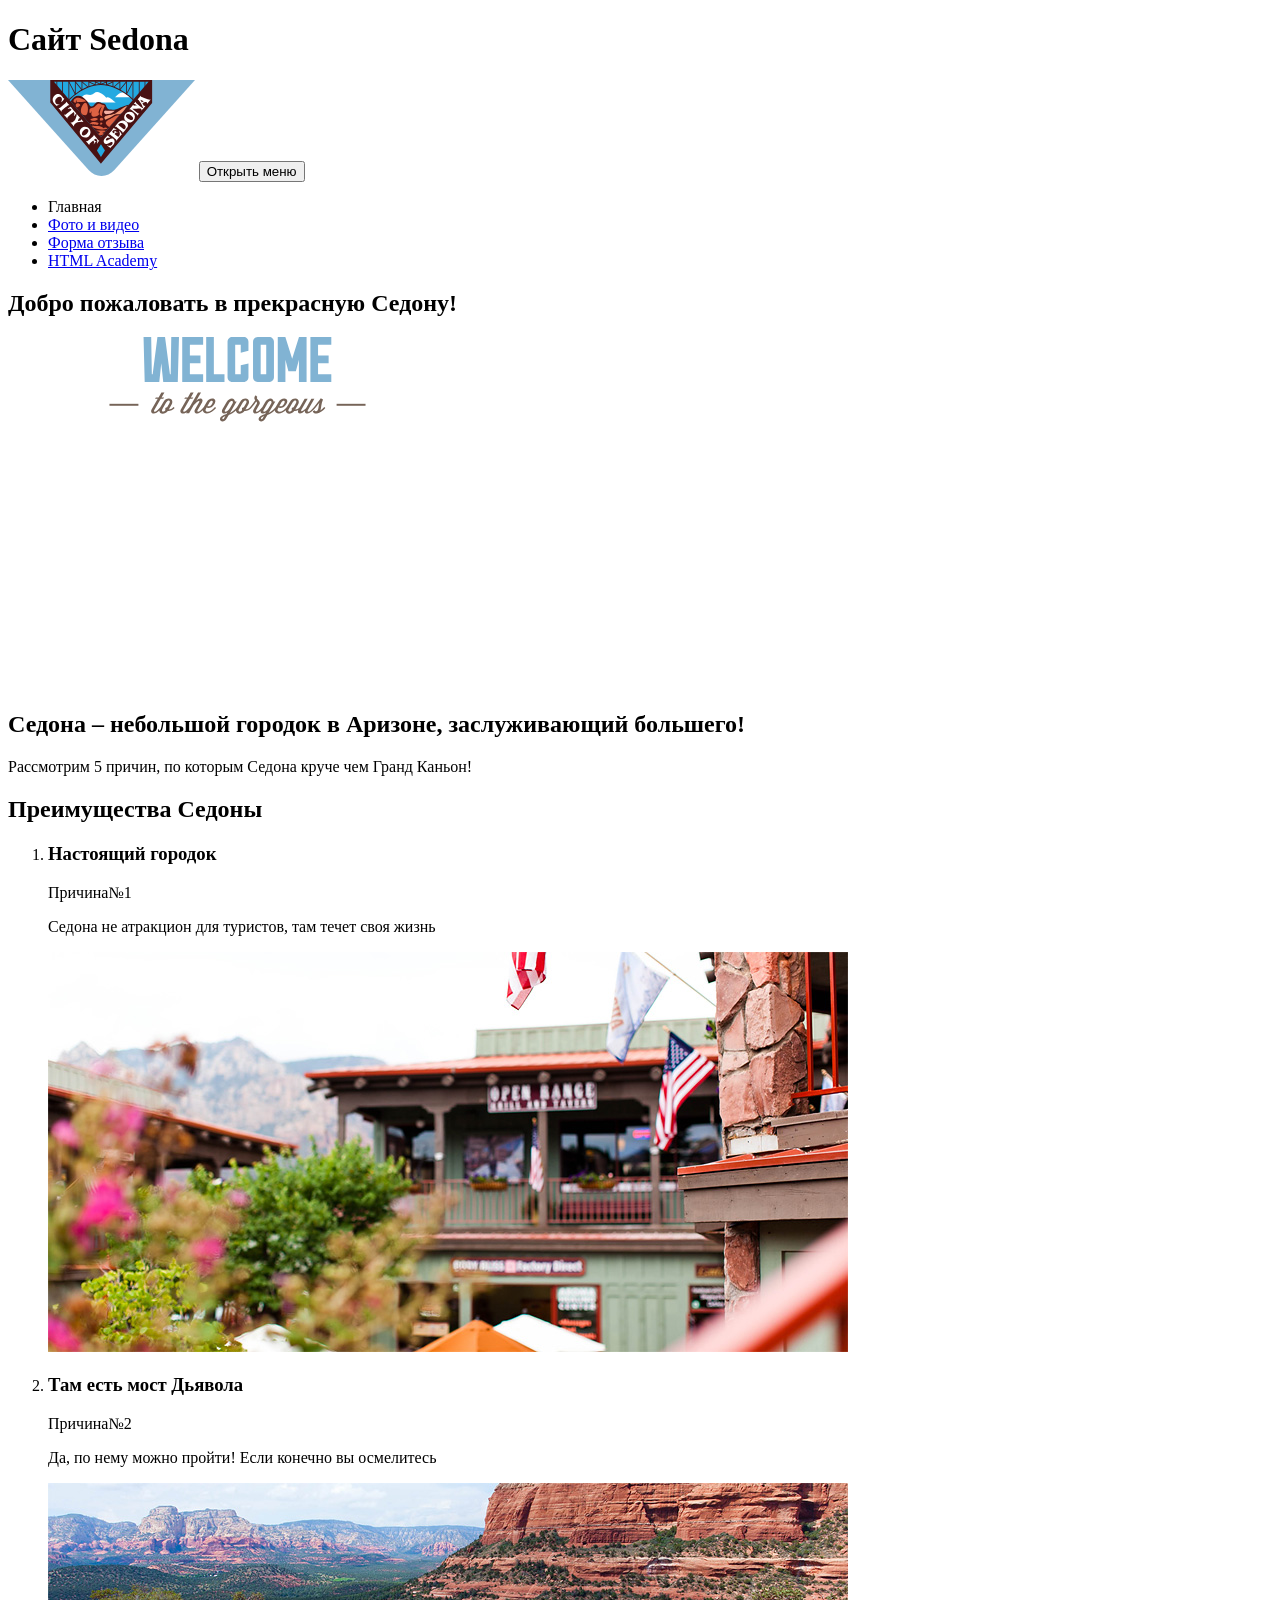
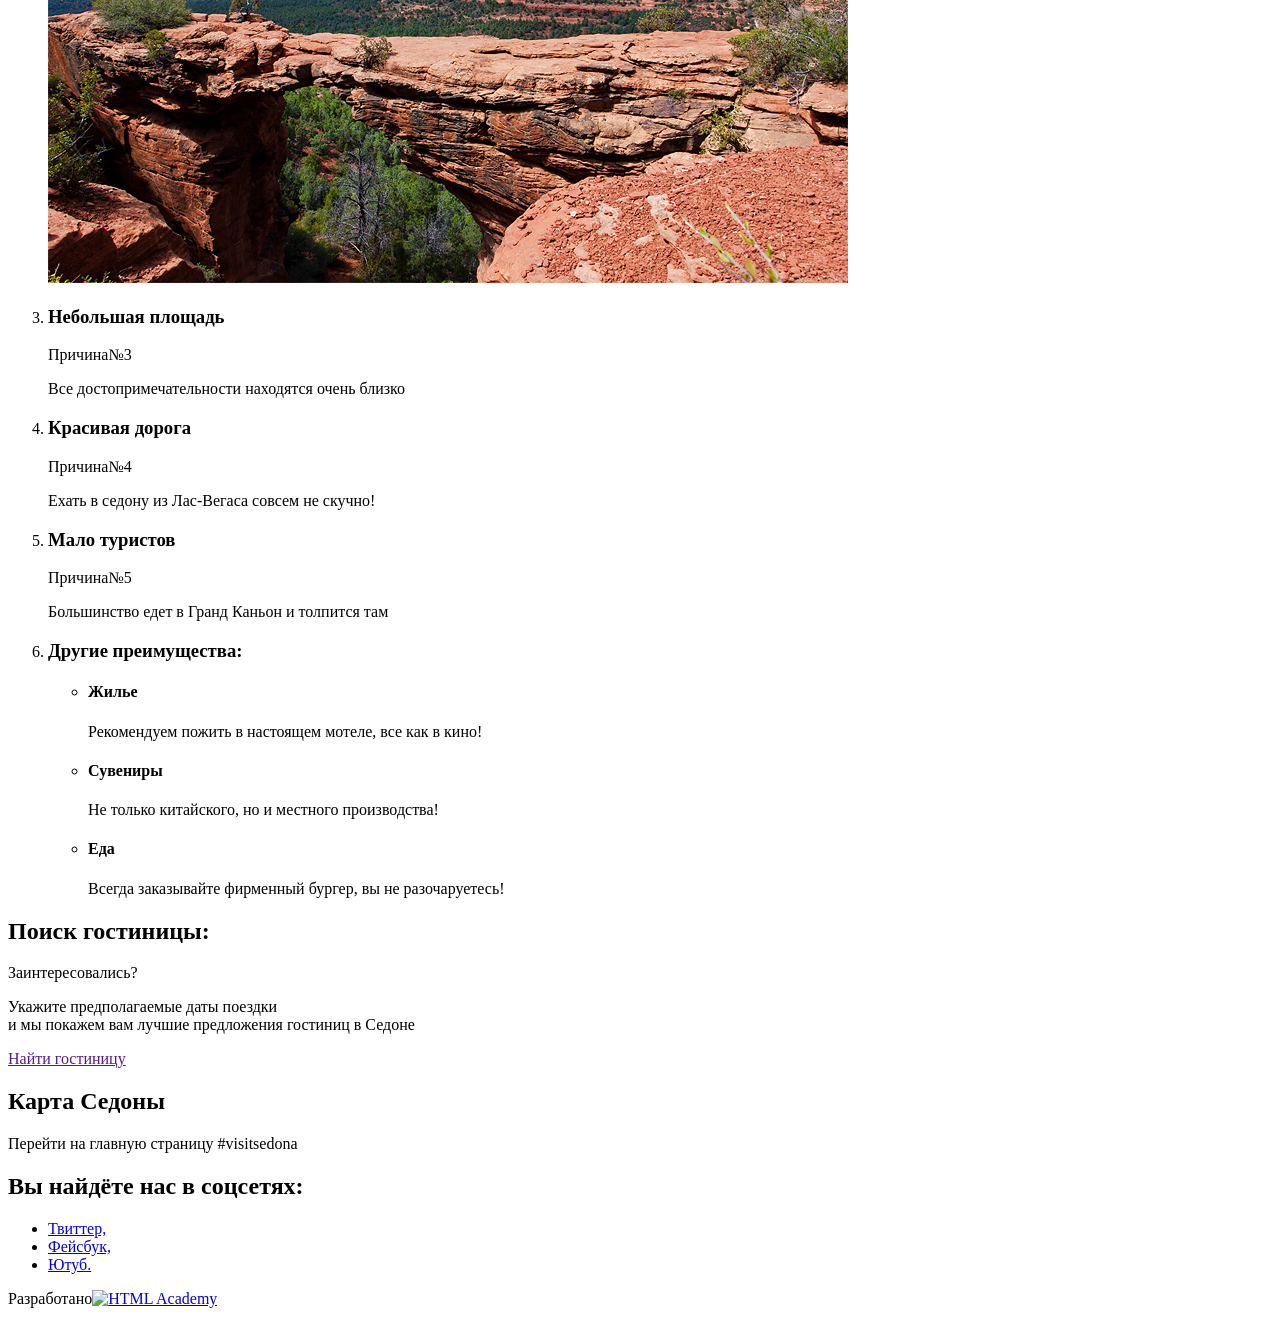
==== commit ee4558f8: "Стилизация блоков page-header, logo, main-nav, promo, intro, advantages" ====
--- a/index.html
+++ b/index.html
@@ -8,7 +8,6 @@
     <link rel="stylesheet" href="css/style.min.css">
   </head>
   <body>
-
     <div class="page-wrapper">
       <header class="page-header">
         <h1 class="visually-hidden">Сайт Sedona</h1>
@@ -42,73 +41,76 @@
         <h2 class="visually-hidden">Добро пожаловать в прекрасную Седону!</h2>
         <img class="promo__img" src="img/text-sedona-index.svg" alt="Седона">
       </section>
+      <section class="intro">
+        <h2 class="intro__title">Седона – небольшой городок в Аризоне, заслуживающий большего!</h2>
+        <p> Рассмотрим 5 причин, по которым Седона круче чем Гранд Каньон!</p>
+      </section>
       <section class="advantages">
-        <h2 class="advantages__title">Седона —  небольшой городок в Аризоне, заслуживающий большего!</h2>
-        <p class="advantages__intro"> Рассмотрим 5 причин, по которым Седона круче, чем Гранд Каньон!</p>
+        <h2 class="visually-hidden">Преимущества Седоны</h2>
         <ol class="advantages__list">
-          <li class="advantages__item  advantages__item--bluebg">
+          <li class="advantages__item  advantages__item--town  advantages__item--bluebg">
             <div class="advantages__item-inner">
               <h3 class="advantages__item-title">Настоящий городок</h3>
-              <p class="advantages__item-subtitle"><span class="visually-hidden">Причина</span> — №1 —</p>
-              <p class="advantages__item-descr">Седона — не аттракцион для туристов, там течет своя жизнь</p>
+              <p class="advantages__item-subtitle"><span class="visually-hidden">Причина</span>№1</p>
+              <p class="advantages__item-descr">Седона не атракцион для туристов, там течет своя жизнь</p>
             </div>
             <div class="advantages__pic-wrapper">
               <picture>
                 <source media="(min-width: 1200px)" srcset="img/photo-city@1x.jpg 1x, img/photo-city@2x.jpg 2x">
-               <source media="(min-width: 768px)" srcset="img/photo-city-tablet@1x.jpg 1x, img/photo-city-tablet@2x.jpg 2x">
-                <img src="img/photo-city-mobile@1x.jpg" srcset="img/photo-city-mobile@2x.jpg 2x" alt="Настоящий городок">
+               <source media="(min-width: 768px)" srcset="img/photo-city@1x.jpg 1x, img/photo-city@2x.jpg 2x">
+                <img src="img/photo-city@1x.jpg" srcset="img/photo-city@2x.jpg 2x" alt="Настоящий городок">
               </picture>
             </div>
           </li>
-          <li class="advantages__item  advantages__item--bluebg">
+          <li class="advantages__item  advantages__item--bridge  advantages__item--bluebg">
             <div class="advantages__item-inner">
               <h3 class="advantages__item-title">Там есть мост Дьявола</h3>
-              <p class="advantages__item-subtitle"><span class="visually-hidden">Причина</span> — №2 —</p>
+              <p class="advantages__item-subtitle"><span class="visually-hidden">Причина</span>№2</p>
               <p class="advantages__item-descr">Да, по нему можно пройти! Если конечно вы осмелитесь</p>
             </div>
             <div class="advantages__pic-wrapper">
               <picture>
                 <source media="(min-width: 1200px)" srcset="img/photo-bridge@1x.jpg 1x, img/photo-bridge@2x.jpg 2x">
-               <source media="(min-width: 768px)" srcset="img/photo-bridge-tablet@1x.jpg 1x, img/photo-bridge-tablet@2x.jpg 2x">
-                <img src="img/photo-bridge-mobile@1x.jpg" srcset="img/photo-bridge-mobile@2x.jpg 2x" alt="Мост Дьявола">
+               <source media="(min-width: 768px)" srcset="img/photo-bridge@1x.jpg 1x, img/photo-bridge@2x.jpg 2x">
+                <img src="img/photo-bridge@1x.jpg" srcset="img/photo-bridge@2x.jpg 2x" alt="Мост Дьявола">
               </picture>
             </div>
           </li>
-          <li class="advantages__item">
+          <li class="advantages__item  advantages__item--square  advantages__item--greybg">
             <div class="advantages__item-inner">
               <h3 class="advantages__item-title">Небольшая площадь</h3>
-              <p class="advantages__item-subtitle"><span class="visually-hidden">Причина</span> — №3 —</p>
+              <p class="advantages__item-subtitle"><span class="visually-hidden">Причина</span>№3</p>
               <p class="advantages__item-descr">Все достопримечательности находятся очень близко</p>
             </div>
           </li>
-          <li class="advantages__item">
+          <li class="advantages__item  advantages__item--road  advantages__item--greybg">
             <div class="advantages__item-inner">
               <h3 class="advantages__item-title">Красивая дорога</h3>
-              <p class="advantages__item-subtitle"><span class="visually-hidden">Причина</span> — №4 —</p>
+              <p class="advantages__item-subtitle"><span class="visually-hidden">Причина</span>№4</p>
               <p class="advantages__item-descr">Ехать в седону из Лас-Вегаса совсем не скучно!</p>
             </div>
           </li>
-          <li class="advantages__item">
+          <li class="advantages__item  advantages__item--tourists  advantages__item--greybg">
             <div class="advantages__item-inner">
               <h3 class="advantages__item-title">Мало туристов</h3>
-              <p class="advantages__item-subtitle"><span class="visually-hidden">Причина</span> — №5 —</p>
+              <p class="advantages__item-subtitle"><span class="visually-hidden">Причина</span>№5</p>
               <p class="advantages__item-descr">Большинство едет в Гранд Каньон и толпится там</p>
             </div>
           </li>
-          <li class="advantages__item  features">
+          <li class="advantages__item  advantages__item--features  features">
             <h3 class="visually-hidden">Другие преимущества:</h3>
             <ul class="features__list">
               <li class="features__item  features__item--housing">
-                <h4 class="features__title">Жилье</h4>
-                <p class="features__descr">Рекомендуем пожить в настоящем мотеле, все как в кино!</p>
+                <h4 class="features__item-title">Жилье</h4>
+                <p class="features__item-descr">Рекомендуем пожить в настоящем мотеле, все как в кино!</p>
               </li>
               <li class="features__item  features__item--souvenirs">
-                <h4 class="features__title">Сувениры</h4>
-                <p class="features__descr">Не только китайского, но и местного производства!</p>
+                <h4 class="features__item-title">Сувениры</h4>
+                <p class="features__item-descr">Не только китайского, но и местного производства!</p>
               </li>
               <li class="features__item  features__item--food">
-                <h4 class="features__title">Еда</h4>
-                <p class="features__descr">Всегда заказывайте фирменный бургер, вы не разочаруетесь!</p>
+                <h4 class="features__item-title">Еда</h4>
+                <p class="features__item-descr">Всегда заказывайте фирменный бургер, вы не разочаруетесь!</p>
               </li>
             </ul>
           </li>
@@ -141,21 +143,6 @@
         </p>
       </footer>
     </div>
-    <script>
-      var navMain = document.querySelector('.main-nav');
-      var navToggle = document.querySelector('.main-nav__toggle');
-
-      navMain.classList.remove('main-nav--nojs');
-
-      navToggle.addEventListener('click', function() {
-        if (navMain.classList.contains('main-nav--closed')) {
-          navMain.classList.remove('main-nav--closed');
-          navMain.classList.add('main-nav--opened');
-        } else {
-          navMain.classList.add('main-nav--closed');
-          navMain.classList.remove('main-nav--opened');
-        }
-      });
-    </script>
+    <script src="js/script.js"></script>
   </body>
 </html>
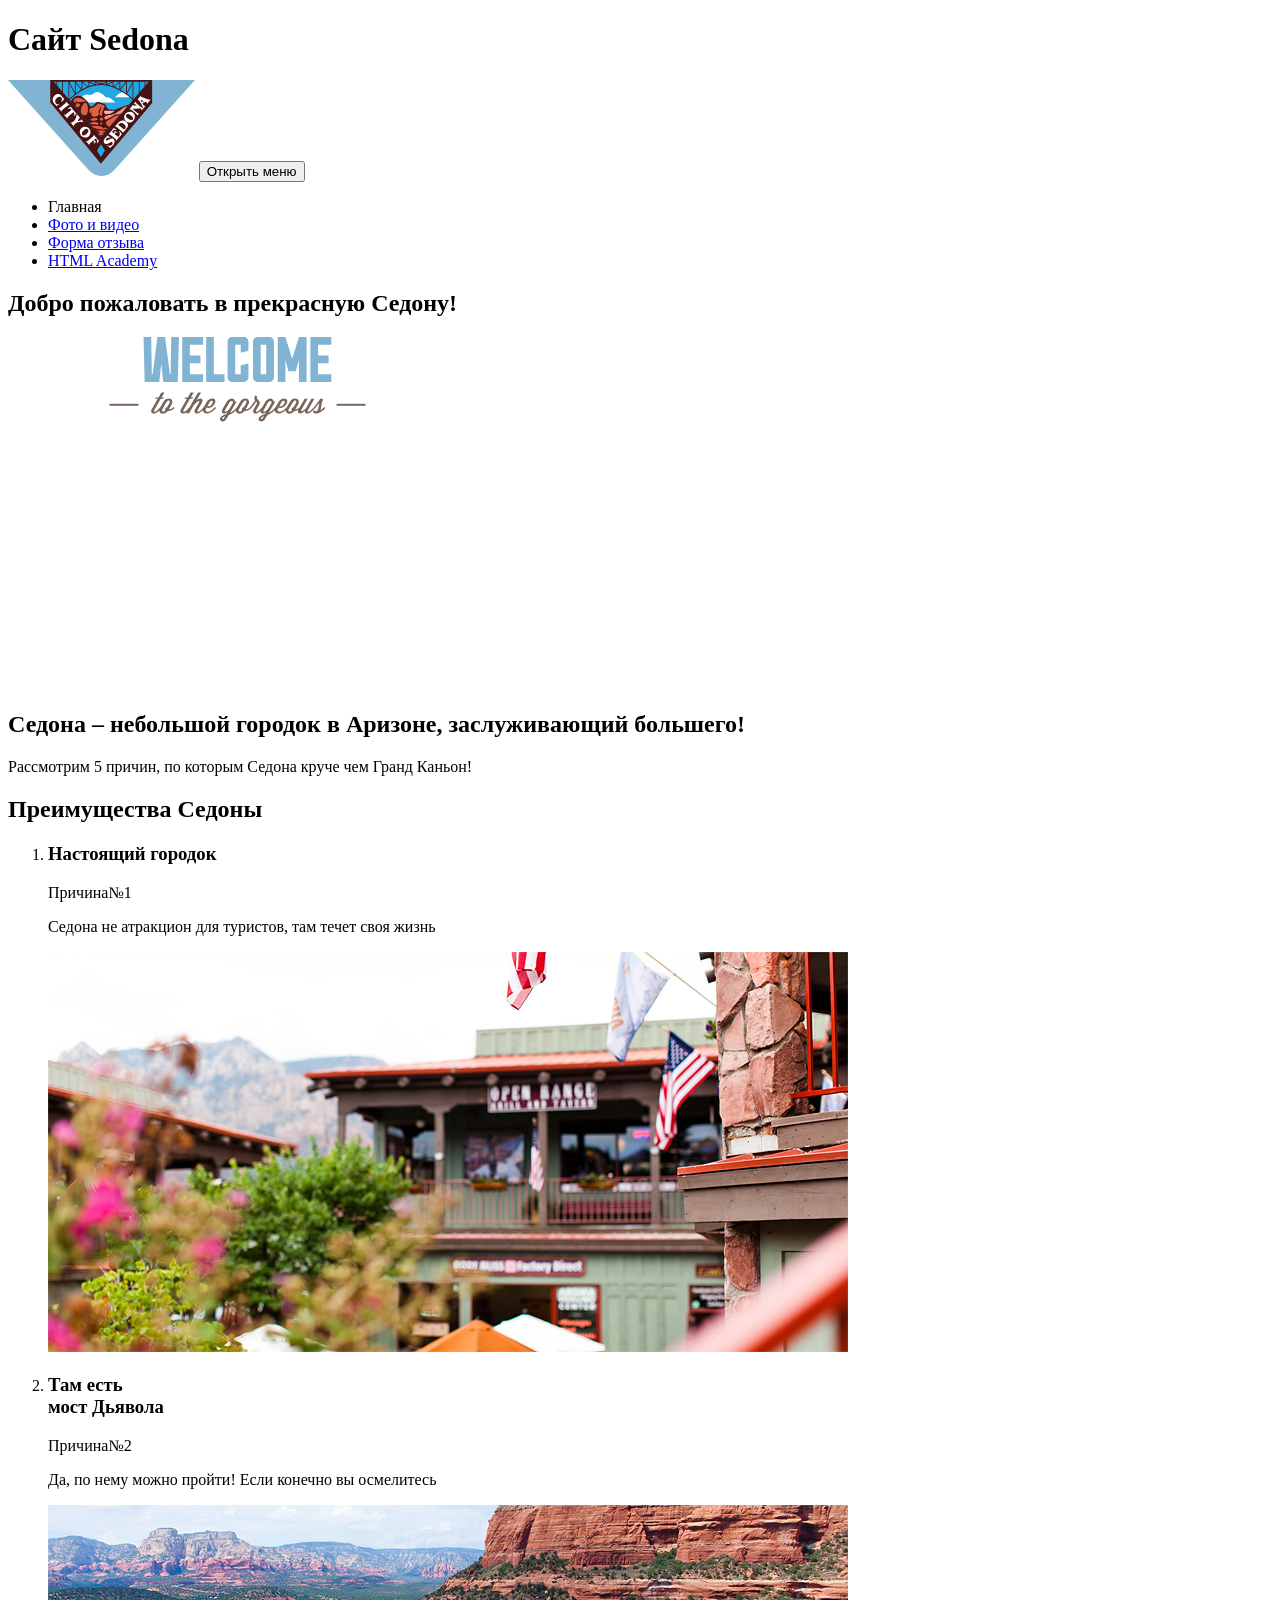
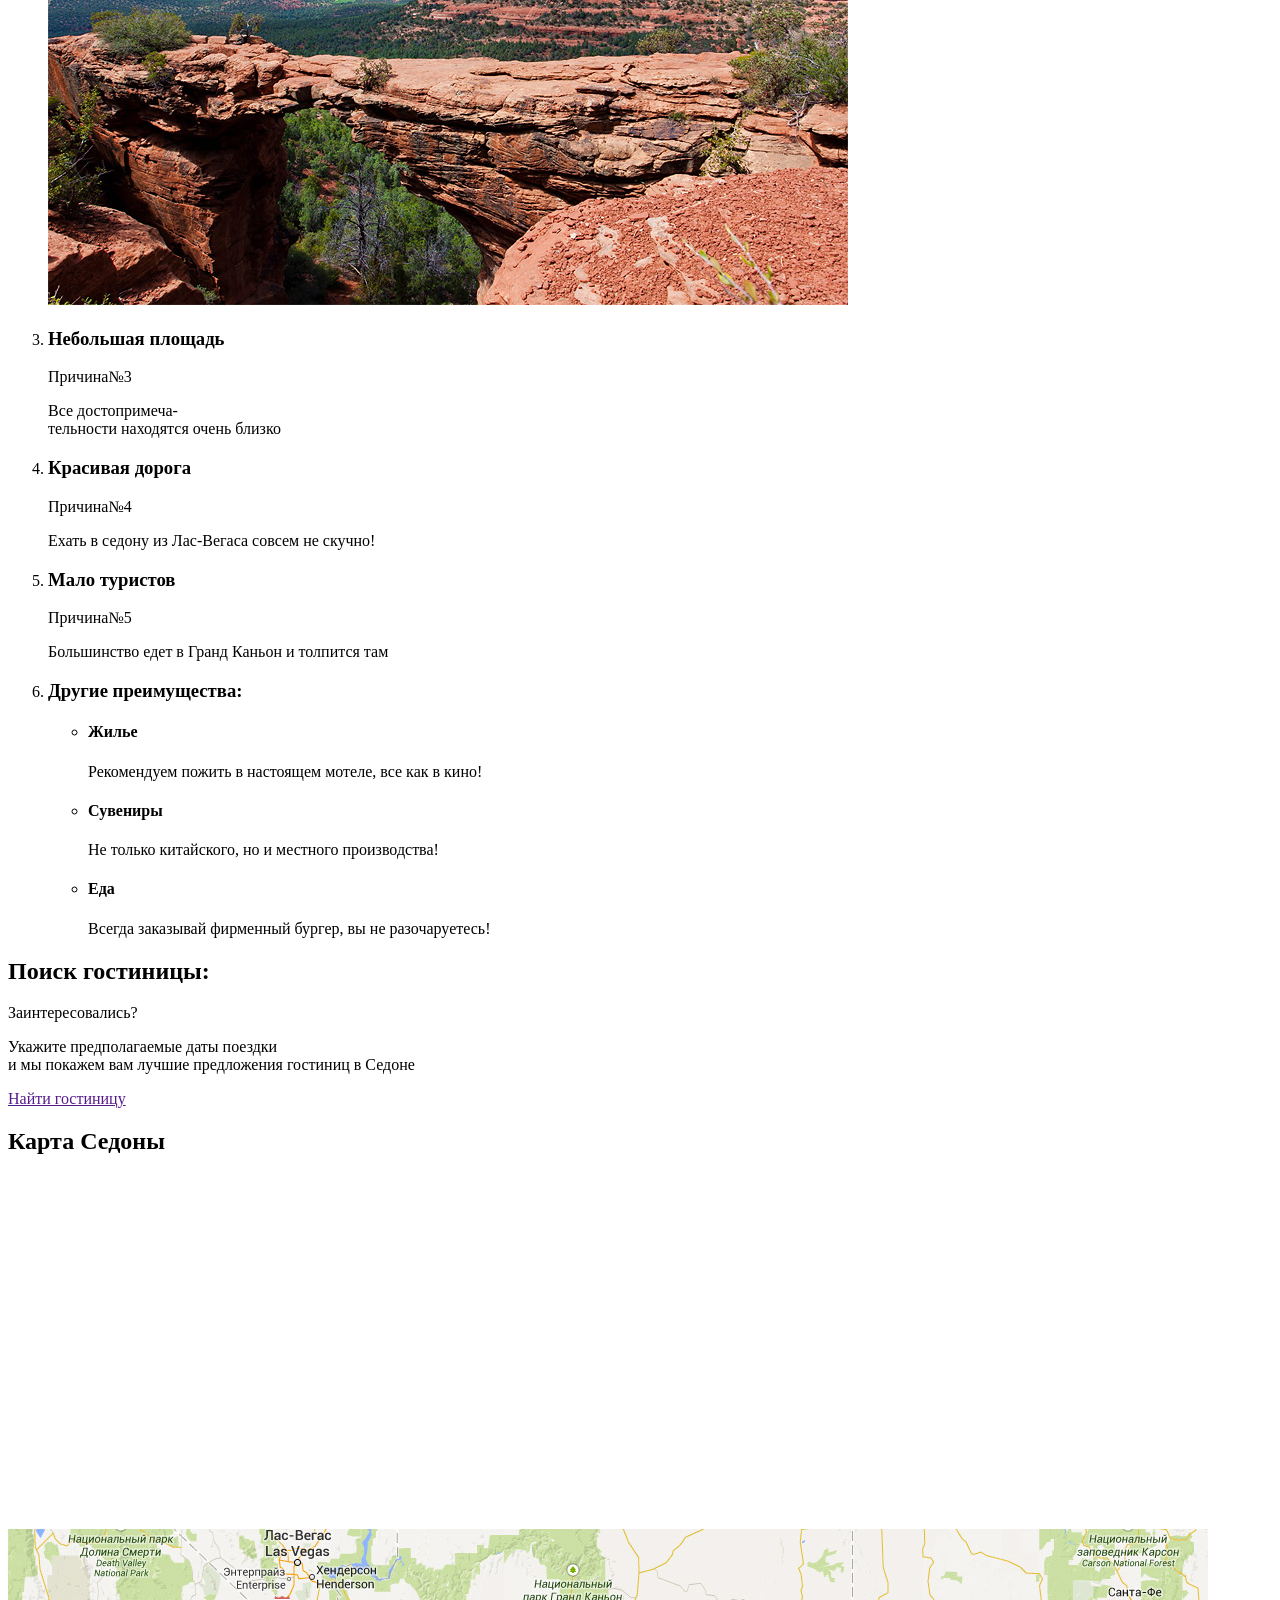
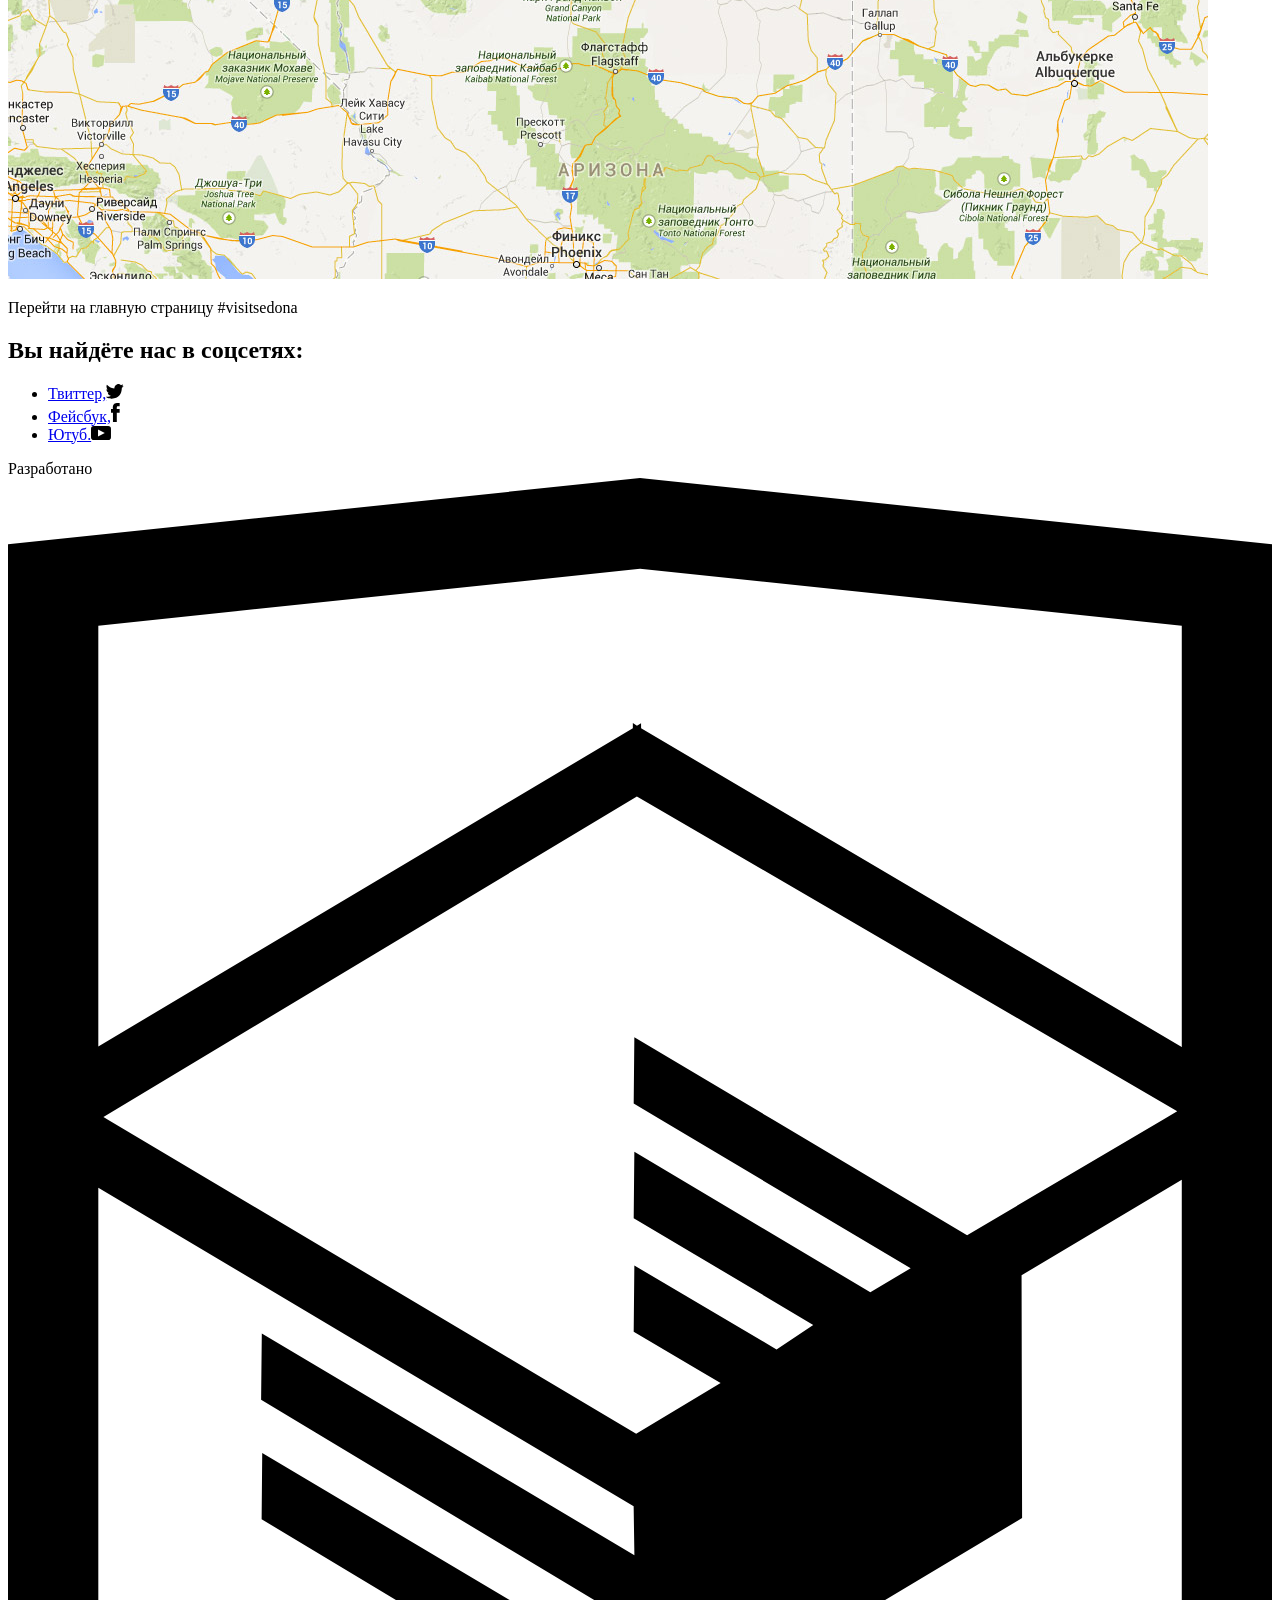
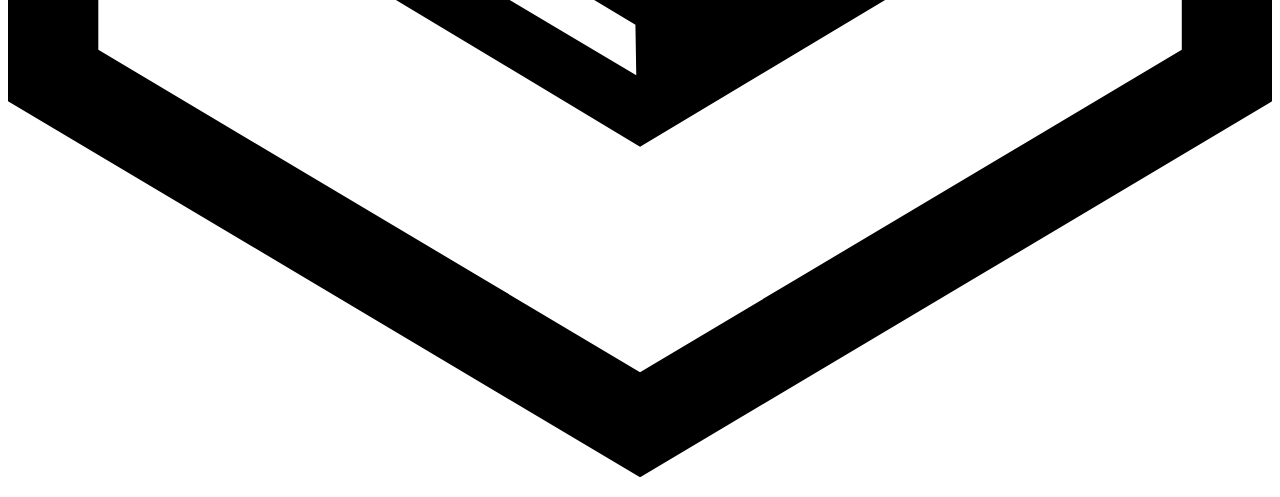
==== commit c0eff02a: "Стилизация features, search, map, page-footer" ====
--- a/index.html
+++ b/index.html
@@ -64,7 +64,7 @@
           </li>
           <li class="advantages__item  advantages__item--bridge  advantages__item--bluebg">
             <div class="advantages__item-inner">
-              <h3 class="advantages__item-title">Там есть мост Дьявола</h3>
+              <h3 class="advantages__item-title">Там есть<br> мост Дьявола</h3>
               <p class="advantages__item-subtitle"><span class="visually-hidden">Причина</span>№2</p>
               <p class="advantages__item-descr">Да, по нему можно пройти! Если конечно вы осмелитесь</p>
             </div>
@@ -80,7 +80,7 @@
             <div class="advantages__item-inner">
               <h3 class="advantages__item-title">Небольшая площадь</h3>
               <p class="advantages__item-subtitle"><span class="visually-hidden">Причина</span>№3</p>
-              <p class="advantages__item-descr">Все достопримечательности находятся очень близко</p>
+              <p class="advantages__item-descr">Все достопримеча<span>-</span><br>тельности находятся очень близко</p>
             </div>
           </li>
           <li class="advantages__item  advantages__item--road  advantages__item--greybg">
@@ -110,7 +110,7 @@
               </li>
               <li class="features__item  features__item--food">
                 <h4 class="features__item-title">Еда</h4>
-                <p class="features__item-descr">Всегда заказывайте фирменный бургер, вы не разочаруетесь!</p>
+                <p class="features__item-descr">Всегда заказывай фирменный бургер, вы не разочаруетесь!</p>
               </li>
             </ul>
           </li>
@@ -119,12 +119,18 @@
       <section class="search">
         <h2 class="visually-hidden">Поиск гостиницы:</h2>
         <p class="search__title">Заинтересовались?</p>
-        <p>Укажите предполагаемые даты поездки<br> и мы покажем вам лучшие предложения гостиниц в Седоне</p>
-        <a class="btn" href="">Найти гостиницу</a>
+        <p class="search__descr">Укажите предполагаемые даты поездки<br> и мы покажем вам лучшие предложения гостиниц в Седоне</p>
+        <a class="search__btn  btn" href="">Найти гостиницу</a>
       </section>
       <section class="map">
         <h2 class="visually-hidden">Карта Седоны</h2>
-      </section>
+        <iframe src="https://www.google.com/maps/embed?pb=!1m18!1m12!1m3!1d838731.6574144282!2d-111.59240635030078!3d34.79850587052663!2m3!1f0!2f0!3f0!3m2!1i1024!2i768!4f13.1!3m3!1m2!1s0x872da132f942b00d%3A0x5548c523fa6c8efd!2sSedona%2C+AZ%2C+USA!5e0!3m2!1sen!2sru!4v1429700350404" width="100%" height="350" style="border:0"></iframe>
+        <picture>
+          <source media="(min-width: 1200px)" srcset="img/bg-map-desktop@1x.jpg 1x, img/bg-map-desktop@2x.jpg 2x">
+          <source media="(min-width: 768px)" srcset="img/bg-map-tablet@1x.jpg 1x, img/bg-map-tablet@2x.jpg 2x">
+          <img src="img/bg-map-mobile@1x.jpg" srcset="img/bg-map-mobile@2x.jpg 2x" alt="Мост Дьявола">
+        </picture>
+        </section>
       <footer class="page-footer">
         <p class="page-footer__tag">
           <span class="visually-hidden">Перейти на главную страницу</span>
@@ -133,13 +139,22 @@
         <div class="page-footer__socials">
           <h2 class="visually-hidden">Вы найдёте наc в соцсетях:</h2>
           <ul class="socials-list">
-            <li class="socials-list__item"><a class="social-btn  socials-btn--twitter" href="#"><span class="visually-hidden">Твиттер,</span></a></li>
-            <li class="socials-list__item"><a class="social-btn  socials-btn--facebook" href="#"><span class="visually-hidden">Фейсбук,</span></a></li>
-            <li class="socials-list__item"><a class="social-btn  socials-btn--youtube" href="#"><span class="visually-hidden">Ютуб.</span></a></li>
+            <li class="socials-list__item"><a class="social-btn  social-btn--twitter" href="#"><span class="visually-hidden">Твиттер,</span><svg version="1" xmlns="http://www.w3.org/2000/svg" width="17.5" height="14.663" viewBox="0 0 17.5 14.663"><path fill-rule="evenodd" clip-rule="evenodd" d="M11.283.153c1.736-.484 3.074.264 3.685 1.15.694-.225 1.372-.47 2.072-.69-.004.841-.538 1.478-.883 1.728.704.165 1.343-.481 1.343-.481-.175.977-1.035 1.746-1.611 1.977-.239 6.592-3.272 10.956-10.382 10.823h-.46c-.422 0-4.29-.45-5.047-1.843 2.341.192 4.011-.412 4.835-1.15-.989-.293-2.761-.464-3.07-2.881.362.105.583.223 1.228.117C1.757 8.067.385 7.366.461 5.218c.294.319 1.1.523 1.381.461C1.117 5.444-.188 2.398.921.843 2.794 2.655 4.769 4.364 8.29 4.528c.216-2.24 1.171-3.74 2.993-4.375z"/></svg></a></li>
+            <li class="socials-list__item"><a class="social-btn  social-btn--facebook" href="#"><span class="visually-hidden">Фейсбук,</span><svg version="1" xmlns="http://www.w3.org/2000/svg" width="8.672" height="18.944" viewBox="0 0 8.672 18.944"><path d="M6.275 3.356h2.398V0H5.795C2.656.181 1.54 2.387 1.948 6.114H0v3.518h1.959v9.312h3.837V9.632h2.857V6.114H5.787c-.022-1.045-.037-2.405.488-2.758z"/></svg></a></li>
+            <li class="socials-list__item"><a class="social-btn  social-btn--youtube" href="#"><span class="visually-hidden">Ютуб.</span><svg version="1" xmlns="http://www.w3.org/2000/svg" width="19.979" height="14.015" viewBox="0 0 19.979 14.015"><path d="M17.145 0H2.835A2.842 2.842 0 0 0 0 2.835v8.345a2.842 2.842 0 0 0 2.835 2.835h14.31a2.842 2.842 0 0 0 2.835-2.835V2.835A2.844 2.844 0 0 0 17.145 0zM7.036 10.392V3.623l6.769 3.384-6.769 3.385z"/></svg></a></li>
           </ul>
         </div>
         <p class="page-footer__copyright">
-          <span>Разработано</span><a class="page-footer__copyright-link" href="#"><img src="" alt="HTML Academy"></a>
+          <span>Разработано</span>
+          <a class="page-footer__copyright-link" href="#">
+            <svg id="icon-htmlacademy" viewBox="0 0 26.943 34.09" width="100%" height="100%"><path d="M13.62,0.017L13.472,0L0,1.412v24.661l13.473,8.017l13.43-7.99l0.042-0.025V1.412L13.62,
+            0.017z M25.019,12.127L13.495,5.334 L13.494,5.23l-0.087,0.05l-0.088-0.056v0.109L1.925,12.118V3.147l11.548-1.212l11.547,
+            1.212V12.127z M13.405,6.787L24.923,13.5 l-4.479,2.64l-7.093-4.221l-0.014,1.415l5.904,3.513l-0.86,0.507l-5.03-2.992l-0.014,
+            1.415l3.827,2.275l-0.782,0.523l-3.031-1.787 l-0.014,1.413l1.853,1.091l-1.8,1.081L2.034,13.622L13.405,6.787z M1.925,15.127l11.411,
+            6.791l0.016,1.044L5.41,18.234L5.395,19.65 l7.979,4.795l0.018,1.076l-7.973-4.74l-0.013,1.414l8.021,
+            4.822l0.046,0.025l8.143-4.872l-0.011-5.177l3.415-2.036v10.021 L13.472,31.85L1.925,24.979V15.127z"></path>
+            </svg>
+          </a>
         </p>
       </footer>
     </div>
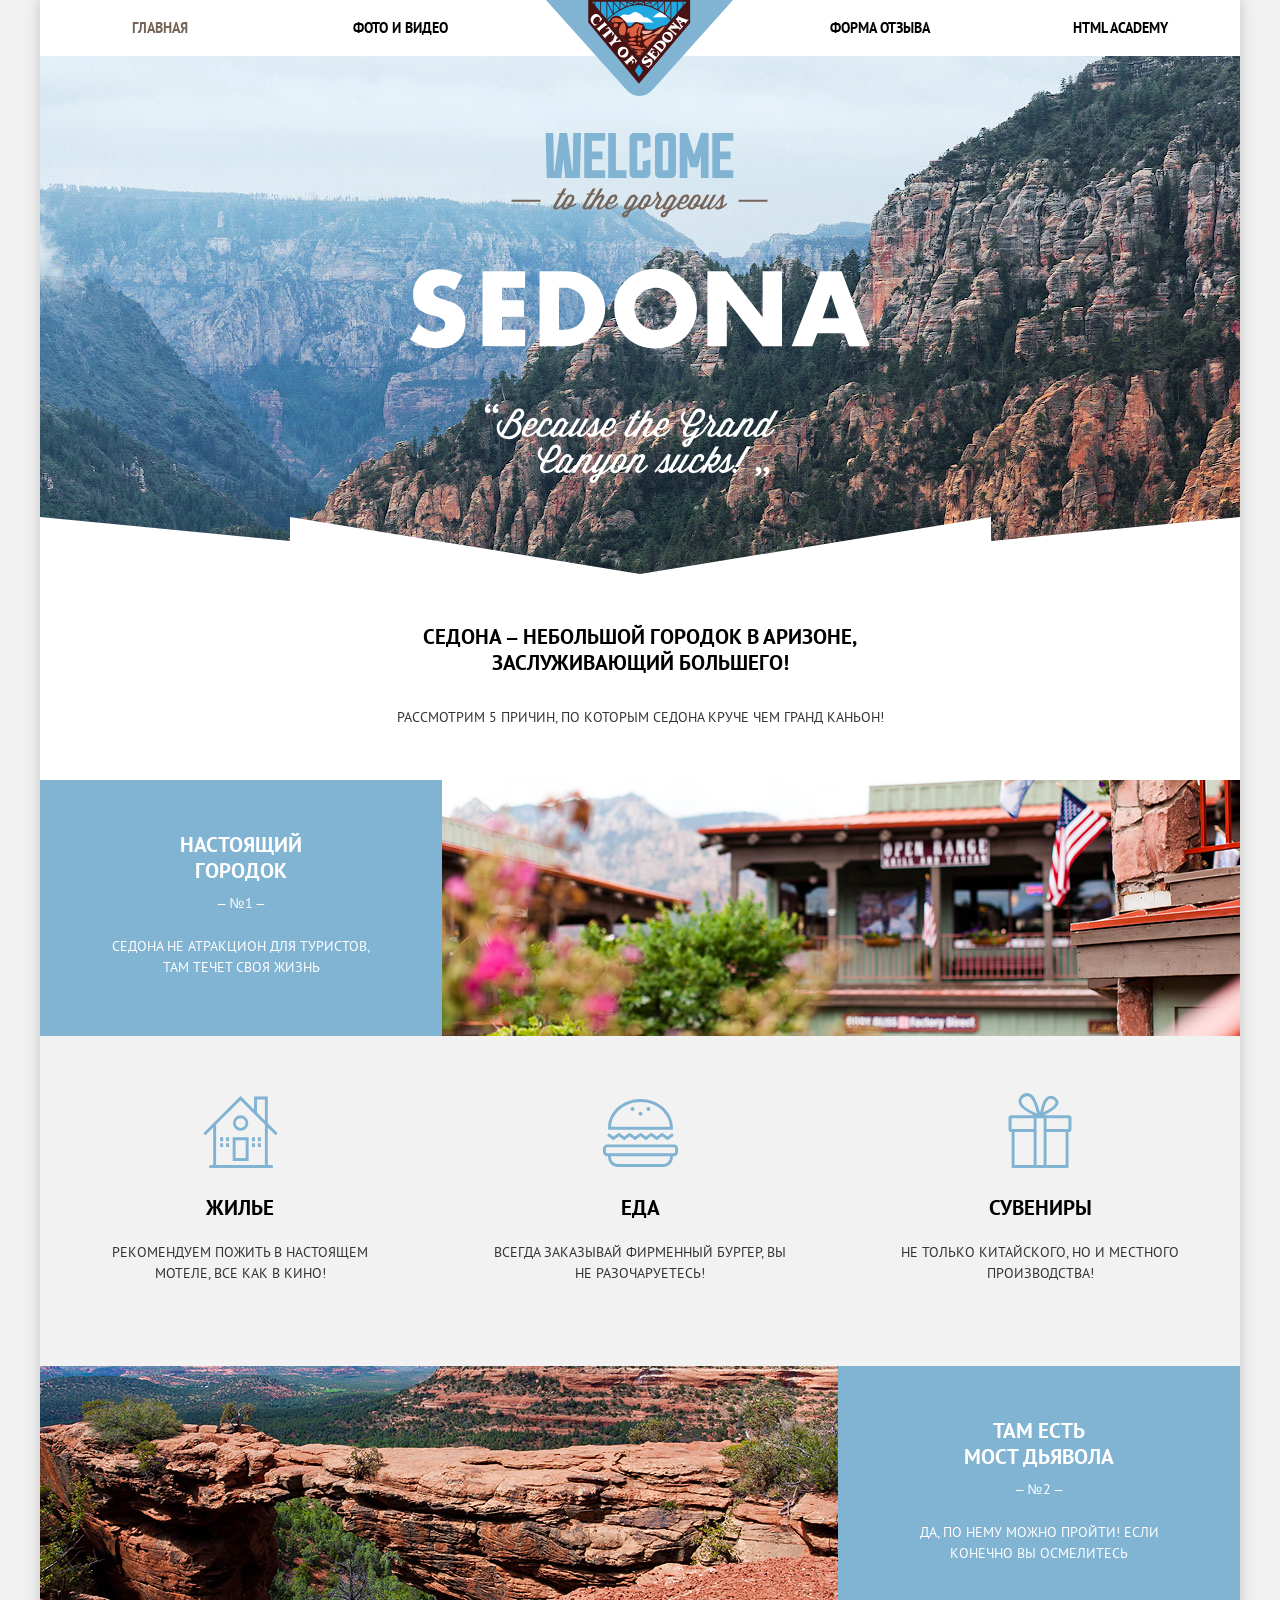
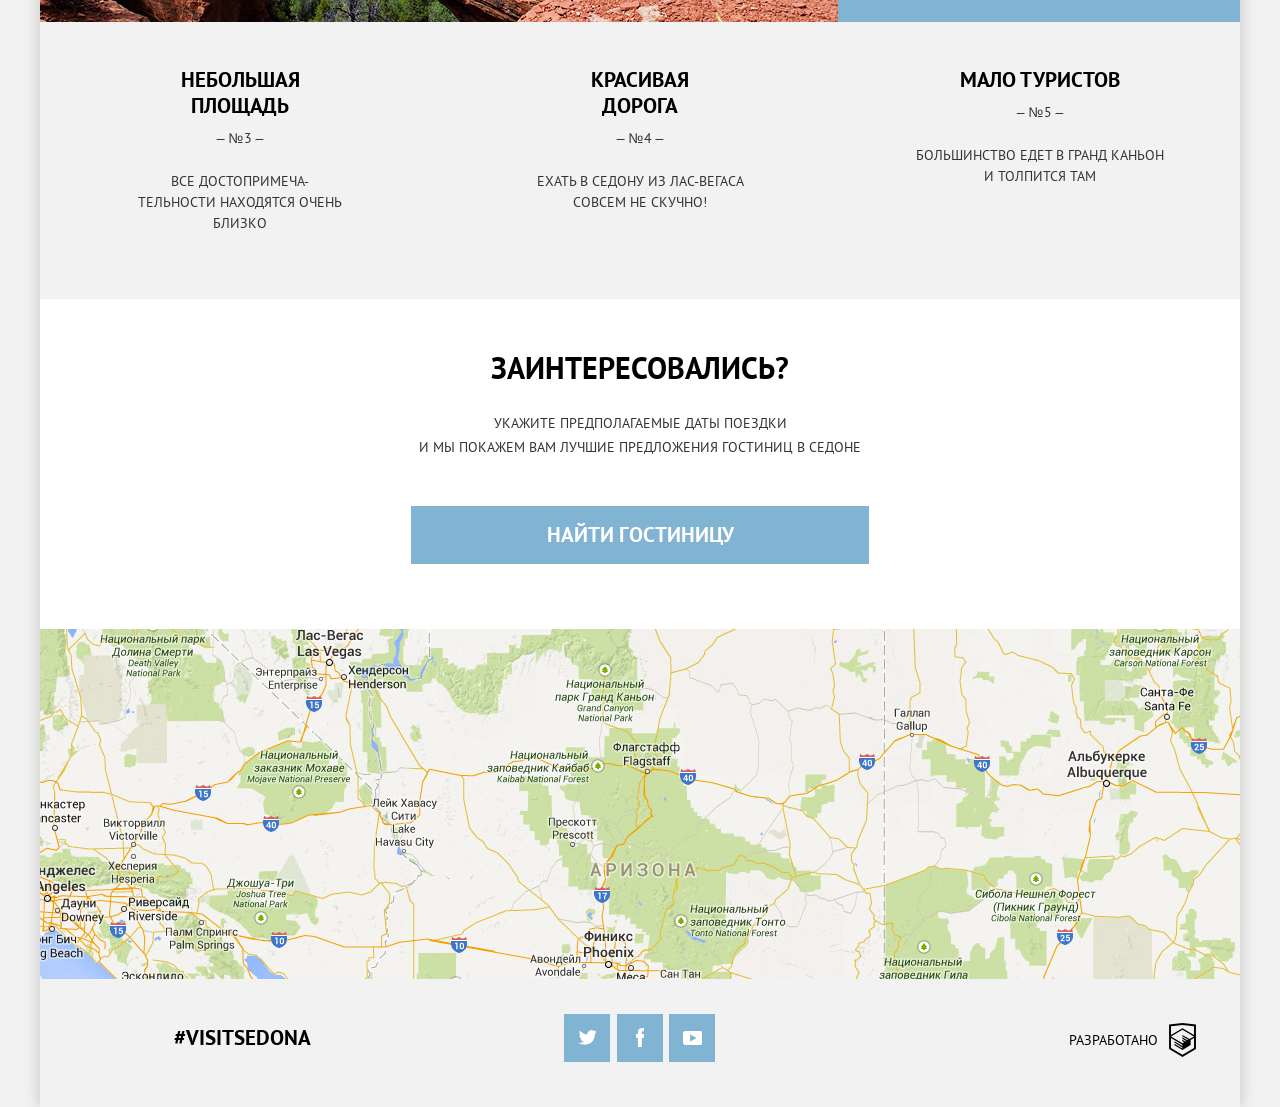
==== commit 1d8d95a3: "Стилизация form.html(mobile,tablet,desktop)" ====
--- a/index.html
+++ b/index.html
@@ -147,7 +147,7 @@
         <p class="page-footer__copyright">
           <span>Разработано</span>
           <a class="page-footer__copyright-link" href="#">
-            <svg id="icon-htmlacademy" viewBox="0 0 26.943 34.09" width="100%" height="100%"><path d="M13.62,0.017L13.472,0L0,1.412v24.661l13.473,8.017l13.43-7.99l0.042-0.025V1.412L13.62,
+            <svg id="icon-htmlacademy" viewBox="0 0 26.943 34.09" width="27" height="34"><path d="M13.62,0.017L13.472,0L0,1.412v24.661l13.473,8.017l13.43-7.99l0.042-0.025V1.412L13.62,
             0.017z M25.019,12.127L13.495,5.334 L13.494,5.23l-0.087,0.05l-0.088-0.056v0.109L1.925,12.118V3.147l11.548-1.212l11.547,
             1.212V12.127z M13.405,6.787L24.923,13.5 l-4.479,2.64l-7.093-4.221l-0.014,1.415l5.904,3.513l-0.86,0.507l-5.03-2.992l-0.014,
             1.415l3.827,2.275l-0.782,0.523l-3.031-1.787 l-0.014,1.413l1.853,1.091l-1.8,1.081L2.034,13.622L13.405,6.787z M1.925,15.127l11.411,
--- a/css/style.min.css
+++ b/css/style.min.css
@@ -0,0 +1 @@
+@font-face{font-weight:400;font-family:"PTSans";font-style:normal;src:url(../fonts/ptsans.woff2) format("woff2"),url(../fonts/ptsans.woff) format("woff")}@font-face{font-weight:700;font-family:"PTSans";font-style:normal;src:url(../fonts/ptsansbold.woff2) format("woff2"),url(../fonts/ptsansbold.woff) format("woff")}html{box-sizing:border-box}*,:after,:before{box-sizing:inherit}body{margin:0;font-size:14px;line-height:21px;font-family:"PTSans",Arial,sans-serif;color:#fff;text-transform:uppercase;font-style:normal;background-color:#f2f2f2}img{max-width:100%;height:auto}.visually-hidden{position:absolute;width:1px;height:1px;margin:-1px;padding:0;overflow:hidden;border:0;clip:rect(0,0,0,0)}.page-wrapper{box-shadow:0 0 15px 0 rgba(0,0,0,.2);width:auto}.page-header{z-index:5;width:100%;background-color:#fff}.main-nav{position:relative;min-height:56px;padding:0 20px}.main-nav__logo{position:absolute;top:0;left:50%;transform:translate(-50%)}.main-nav__list{margin:0;padding:0;list-style:none}.logo{display:block;width:102px;height:83px}.promo{padding:90px 0 85px;background-color:#81b3d2;background-image:url(../img/bg-back-mobile@1x.jpg);background-repeat:no-repeat;background-position:50% bottom;width:auto}.promo__img{display:block;width:282px;height:214px;margin:0 auto}.intro{position:relative;padding:40px 0 5px;background-color:#fff;width:auto}.intro::after,.intro::before{content:"";position:absolute;z-index:20;width:100%;background-repeat:no-repeat}.intro::before{top:-26px;height:26px;background-image:url(../img/bg-intro-triangle-mobile.svg)}.intro::after{bottom:-37px;height:37px;background-image:url(../img/bg-triangle.svg)}.intro p,.intro__title{width:95%;padding:0 20px;line-height:26px;text-align:center}.intro__title{font-weight:700;margin:0 auto 27px;font-size:18px;color:#000}.intro p{margin:0 auto;font-size:14px;color:#333}.advantages__list{display:-ms-flexbox;display:flex;-ms-flex-direction:column;flex-direction:column;margin:0;padding:0;list-style:none;text-align:center;width:auto}.advantages__item{position:relative}.advantages__item--town{-ms-flex-order:1;order:1}.advantages__item--bridge{-ms-flex-order:3;order:3}.advantages__item--square{-ms-flex-order:4;order:4}.advantages__item--road{-ms-flex-order:5;order:5}.advantages__item--tourists{-ms-flex-order:6;order:6}.advantages__item--bluebg::after,.advantages__item--tourists::after,.advantages__item-descr span,.advantages__item-title br,.search__descr br{display:none}.advantages__item--features{-ms-flex-order:2;order:2}.advantages__item--bluebg{color:#fff;background-color:#81b3d2}.advantages__item--greybg{background-color:#f2f2f2}.advantages__item--greybg::after{content:"";position:absolute;right:20px;bottom:0;left:20px;z-index:10;height:1px;background-color:rgba(0,0,0,.1)}.advantages__item-inner{padding:38px 20px 40px}.advantages__item--town .advantages__item-inner{padding-top:77px}.advantages__item--greybg .advantages__item-inner{padding:27px 35px 28px}.advantages__item-title{margin:0 auto 9px;font-weight:700;font-size:18px;line-height:26px}.advantages__item--greybg .advantages__item-title{color:#000}.advantages__item-descr,.advantages__item-subtitle{margin:0 auto 15px;font-size:14px;line-height:21px}.advantages__item-subtitle::after,.advantages__item-subtitle::before{content:" – "}.advantages__item--greybg .advantages__item-descr,.advantages__item--greybg .advantages__item-subtitle{color:#333}.advantages__item-descr{margin:0 auto}.advantages__pic-wrapper{position:relative;width:100%;height:260px;overflow:hidden}.advantages__pic-wrapper img{position:absolute;top:50%;left:50%;width:auto;min-width:100%;max-width:none;height:auto;transform:translate(-50%,-50%)}.features__list{display:-ms-flexbox;display:flex;-ms-flex-direction:column;flex-direction:column;min-height:256px;margin:0;padding:7px 0 37px;list-style:none;text-align:left;background-color:#f2f2f2}.features__item{position:relative;padding:28px 20px 0 21.875%;background-repeat:no-repeat;background-size:39px 37px}.features__item--housing{background-image:url(../img/icon-house.svg);background-position:21px 19px}.features__item--souvenirs{background-image:url(../img/icon-gift.svg);background-position:22px 17px}.features__item--food{background-image:url(../img/icon-burger.svg);background-position:19px 22px}.features__item-title{margin:0 0 14px;font-size:18px;line-height:26px;color:#000}.features__item-descr{margin:0;font-size:14px;line-height:21px;color:#333}.search{padding:27px 20px 49px;background-color:#fff}.search__title{margin:0 0 19px;font-weight:700;font-size:21px;line-height:26px;text-align:center;color:#000}.search__descr{margin:0 auto 35px;font-size:14px;line-height:24px;text-align:center;color:#333}.search__btn{width:100%;padding:16px 45px}.btn{display:inline-block;font-weight:700;font-size:21px;line-height:26px;text-align:center;color:#fff;text-transform:uppercase;text-decoration:none;background-color:#81b3d2;outline:0;transition:background-color .2s linear,color .2s linear}.btn:focus,.btn:hover{background-color:#669ec0}.btn:active{color:rgba(255,255,255,.3);background-color:#5496bd}.btn--disabled{background-color:#e5e5e5}.btn--disabled:focus,.btn--disabled:hover{background-color:#e5e5e5}.btn--disabled:active{color:#fff;background-color:#e5e5e5}.map{position:relative;height:350px;background-color:#f4f3f0}.map img{position:absolute;top:0;left:50%;z-index:10;display:block;width:320px;height:350px;transform:translateX(-50%)}.map iframe{position:relative;z-index:20;display:block}.page-footer{display:-ms-flexbox;display:flex;-ms-flex-direction:column;flex-direction:column;-ms-flex-align:center;align-items:center;padding:36px 20px 20px}.page-footer__tag{margin:0 0 36px}.page-footer__tag-link{display:inline-block;font-weight:700;font-size:21px;line-height:26px;color:#000;text-transform:uppercase;text-decoration:none;transition:color .1s linear,opacity .1s linear}.page-footer__tag-link:focus,.page-footer__tag-link:hover{color:#81b3d2}.page-footer__tag-link:active{opacity:.3}.page-footer__socials{width:151px;margin-bottom:25px}.page-footer__copyright{display:-ms-flexbox;display:flex;-ms-flex-pack:justify;justify-content:space-between;-ms-flex-align:center;align-items:center;width:130px}.page-footer__copyright span{font-size:14px;line-height:26px;color:#000}.page-footer__copyright-link{display:block;width:27px;height:34px}.page-footer__copyright-link svg{transition:fill .1s linear;fill:#000}.page-footer__copyright-link:focus svg,.page-footer__copyright-link:hover svg{fill:#81b3d2}.page-footer__copyright-link:active svg{fill:rgba(0,0,0,.3)}.social-btn,.socials-list{display:-ms-flexbox;display:flex}.socials-list{-ms-flex-pack:justify;justify-content:space-between;margin:0;padding:0;list-style:none}.social-btn{position:relative;width:46px;height:48px;background-color:#81b3d2;outline:0;transition:background-color .1s linear}.social-btn:focus,.social-btn:hover{background-color:#669ec0}.social-btn:active{background-color:#5496bd}.social-btn:active svg{opacity:.3}.social-btn svg{margin:auto;transition:opacity .1s linear;fill:#fff}@media (min-width:768px){.page-wrapper{width:auto;margin:0 auto}.main-nav{min-height:56px;padding:15px 0;width:auto}.main-nav__toggle{display:none}.main-nav__list{position:static;display:-ms-flexbox;display:flex;-ms-flex-pack:distribute;justify-content:space-around}.main-nav__item{-ms-flex-preferred-size:20%;flex-basis:20%;text-align:center}.main-nav__item:nth-child(2){margin-right:20%}.main-nav__link{font-weight:700;font-size:14px;line-height:26px;color:#000;text-transform:uppercase;text-decoration:none;outline:0;transition:color .1s linear}.main-nav__link:focus,.main-nav__link:hover{color:#81b3d2}.main-nav__link:active{color:rgba(0,0,0,.3)}.main-nav__item--active .main-nav__link{color:#766357;cursor:pointer}.main-nav__item--active .main-nav__link:focus,.main-nav__item--active .main-nav__link:hover{color:#604e43}.main-nav__item--active .main-nav__link:active{color:rgba(118,99,87,.3)}.logo{width:102px;height:83px}.promo{width:auto;margin:0 auto;padding:77px 0 91px;background-image:url(../img/bg-back-desktop@1x.jpg);background-size:1200px 518px}.promo__img{width:460px;height:350px}.intro{width:auto;margin:0 auto;padding:50px 0}.intro::before{top:-57px;height:57px;background-image:url(../img/bg-intro-triangle-tablet.svg)}.advantages__item--greybg::after,.intro::after{display:none}.intro__title{width:70%;margin-bottom:28px;font-size:21px}.intro p{width:80%}.advantages__list{width:auto;margin:0 auto;-ms-flex-direction:row;flex-direction:row;-ms-flex-wrap:wrap;flex-wrap:wrap}.advantages__item{display:-ms-flexbox;display:flex}.advantages__item--bluebg{-ms-flex-preferred-size:100%;flex-basis:100%}.advantages__item--greybg,.advantages__item-inner{-ms-flex-positive:1;flex-grow:1;-ms-flex-preferred-size:33%;flex-basis:33%}.advantages__item-inner{padding:45px 6% 0}.advantages__item--town .advantages__item-inner{padding-top:45px}.advantages__item--greybg .advantages__item-inner{max-width:62%;margin:0 auto;padding:45px 0}.advantages__item-title{width:160px;font-size:21px}.advantages__item-title br,.search__descr br{display:block}.advantages__item-subtitle{margin-bottom:22px}.advantages__item-descr span{display:inline}.advantages__pic-wrapper{-ms-flex-positive:1;flex-grow:1;width:66%;height:256px}.advantages__item--bridge .advantages__pic-wrapper{-ms-flex-order:-1;order:-1}.features__list{-ms-flex-direction:row;flex-direction:row;text-align:center}.features__item{-ms-flex-positive:1;flex-grow:1;-ms-flex-preferred-size:33%;flex-basis:33%;padding:152px 40px 24px}.features__item--housing{-ms-flex-order:1;order:1;padding-right:45px;padding-left:45px;background-position:50% 53px;background-size:75px 72px}.features__item--souvenirs{-ms-flex-order:3;order:3;background-position:50% 50px;background-size:64px 75px}.features__item--food{-ms-flex-order:2;order:2;padding-right:50px;padding-left:50px;background-position:50% 56px;background-size:77px 68px}.features__item-title{margin-bottom:21px;font-size:21px}.search{padding:53px 20px 58px}.search__title{width:458px;margin:0 auto 28px;font-size:30px;line-height:30px}.search__descr{width:458px;margin:0 auto 42px}.search__btn{display:block;width:458px;margin:0 auto;padding:16px 45px}.map img{width:768px}.page-footer{-ms-flex-direction:row;flex-direction:row;-ms-flex-align:baseline;align-items:baseline;padding:30px 4px 20px;text-align:center}.page-footer__copyright,.page-footer__socials,.page-footer__tag{-ms-flex-positive:1;flex-grow:1;-ms-flex-preferred-size:33%;flex-basis:33%}.page-footer__socials{display:-ms-flexbox;display:flex}.page-footer__copyright{-ms-flex-pack:end;justify-content:flex-end;padding-right:56px}.page-footer__copyright span{margin-right:11px}.socials-list{width:151px;margin:0 auto}}@media (min-width:768px) and (min-width:768px){.main-nav{width:auto;margin:0 auto}}@media (min-width:768px) and (-webkit-min-device-pixel-ratio:1.5),(min-width:768px) and (min-resolution:144dpi),(min-width:768px) and (min-resolution:1.5dppx){.promo{background-image:url(../img/bg-back-desktop@2x.jpg)}}@media (min-width:1200px){.page-wrapper{width:auto;max-width:1200px;margin:0 auto}.logo{width:188px;height:96px}.intro,.promo{width:auto;max-width:1200px;margin:0 auto}.intro::before{top:-57px;height:57px;background-image:url(../img/bg-intro-triangle-desktop.svg)}.intro::after{display:none}.intro__title{width:505px}.advantages__list{width:auto;max-width:1200px;margin:0 auto}.advantages__item-inner{padding:52px 6% 0}.advantages__item--town .advantages__item-inner{padding-top:52px}.advantages__item--greybg .advantages__item-inner{max-width:65%;padding-bottom:65px}.features__item{padding-bottom:45px}.search{padding:54px 20px 65px}.search__title{margin-bottom:28px}.search__descr{margin-bottom:47px}.map img{width:1200px}.page-footer__copyright{padding-right:40px}}@media (min-width:768px) and (min-width:1200px){.main-nav{width:auto;max-width:1200px;margin:0 auto}}@media (max-width:767px){.main-nav__toggle{position:absolute;top:50%;right:20px;z-index:25;display:block;width:23px;height:21px;background-color:transparent;border:0;outline:0;transform:translateY(-50%);cursor:pointer}.main-nav__toggle::after,.main-nav__toggle::before{content:"";position:absolute;z-index:25;width:23px;height:4px;background-color:#81b3d2;transform:translate(-50%,-50%);transition:width .5s ease,top .5s ease,transform .5s ease,background-color .1s linear,box-shadow .1s linear,opacity .1s linear}.main-nav__toggle::before{top:0;box-shadow:0 8.5px 0 0 #81b3d2}.main-nav__toggle::after{bottom:0}.main-nav--opened .main-nav__toggle::after,.main-nav--opened .main-nav__toggle::before{content:"";position:absolute;top:50%;left:0;width:30px;height:4px;background-color:#fff;border-radius:3em;box-shadow:none;transform:translateY(-50%);transition:width .5s ease,top .5s ease,transform .5s ease,background-color .1s linear,box-shadow .1s linear,opacity .1s linear}.main-nav--opened .main-nav__toggle::before{transform:rotate(45deg)}.main-nav--opened .main-nav__toggle::after{transform:rotate(-45deg)}@keyframes showmenu{0%{transform:translateY(-100%)}to{transform:translateY(0%)}}.main-nav__item:last-child a{box-shadow:inset 0 -3px 7px 0 rgba(51,51,51,.2)}.main-nav__link{display:block;padding:16px 20px 15px;font-weight:700;font-size:18px;line-height:40px;text-align:center;color:#fff;text-transform:uppercase;text-decoration:none;background-color:#81b3d2;border-top:1px solid rgba(255,255,255,.2);border-bottom:1px solid rgba(0,0,0,.2);outline:0;transition:background-color .1s linear,color .1s linear}.main-nav__link[href]:focus,.main-nav__link[href]:hover{background-color:#669ec0}.main-nav__link[href]:active{color:rgba(255,255,255,.3);background-color:#5496bd}.main-nav__item--active .main-nav__link{background-color:#669ec0}.main-nav--closed .main-nav__list{display:none}.main-nav--opened .main-nav__list{position:absolute;top:0;right:0;left:0;z-index:5;animation-name:showmenu;animation-duration:.3s;animation-timing-function:ease-out;animation-fill-mode:backwards}.main-nav--nojs .main-nav__toggle{display:none}.main-nav--nojs .main-nav__list{position:static}.main-nav--nojs .main-nav__item{display:block}}@media (-webkit-min-device-pixel-ratio:1.5),(min-resolution:144dpi),(min-resolution:1.5dppx){.promo{background-image:url(../img/bg-back-mobile@2x.jpg)}}
